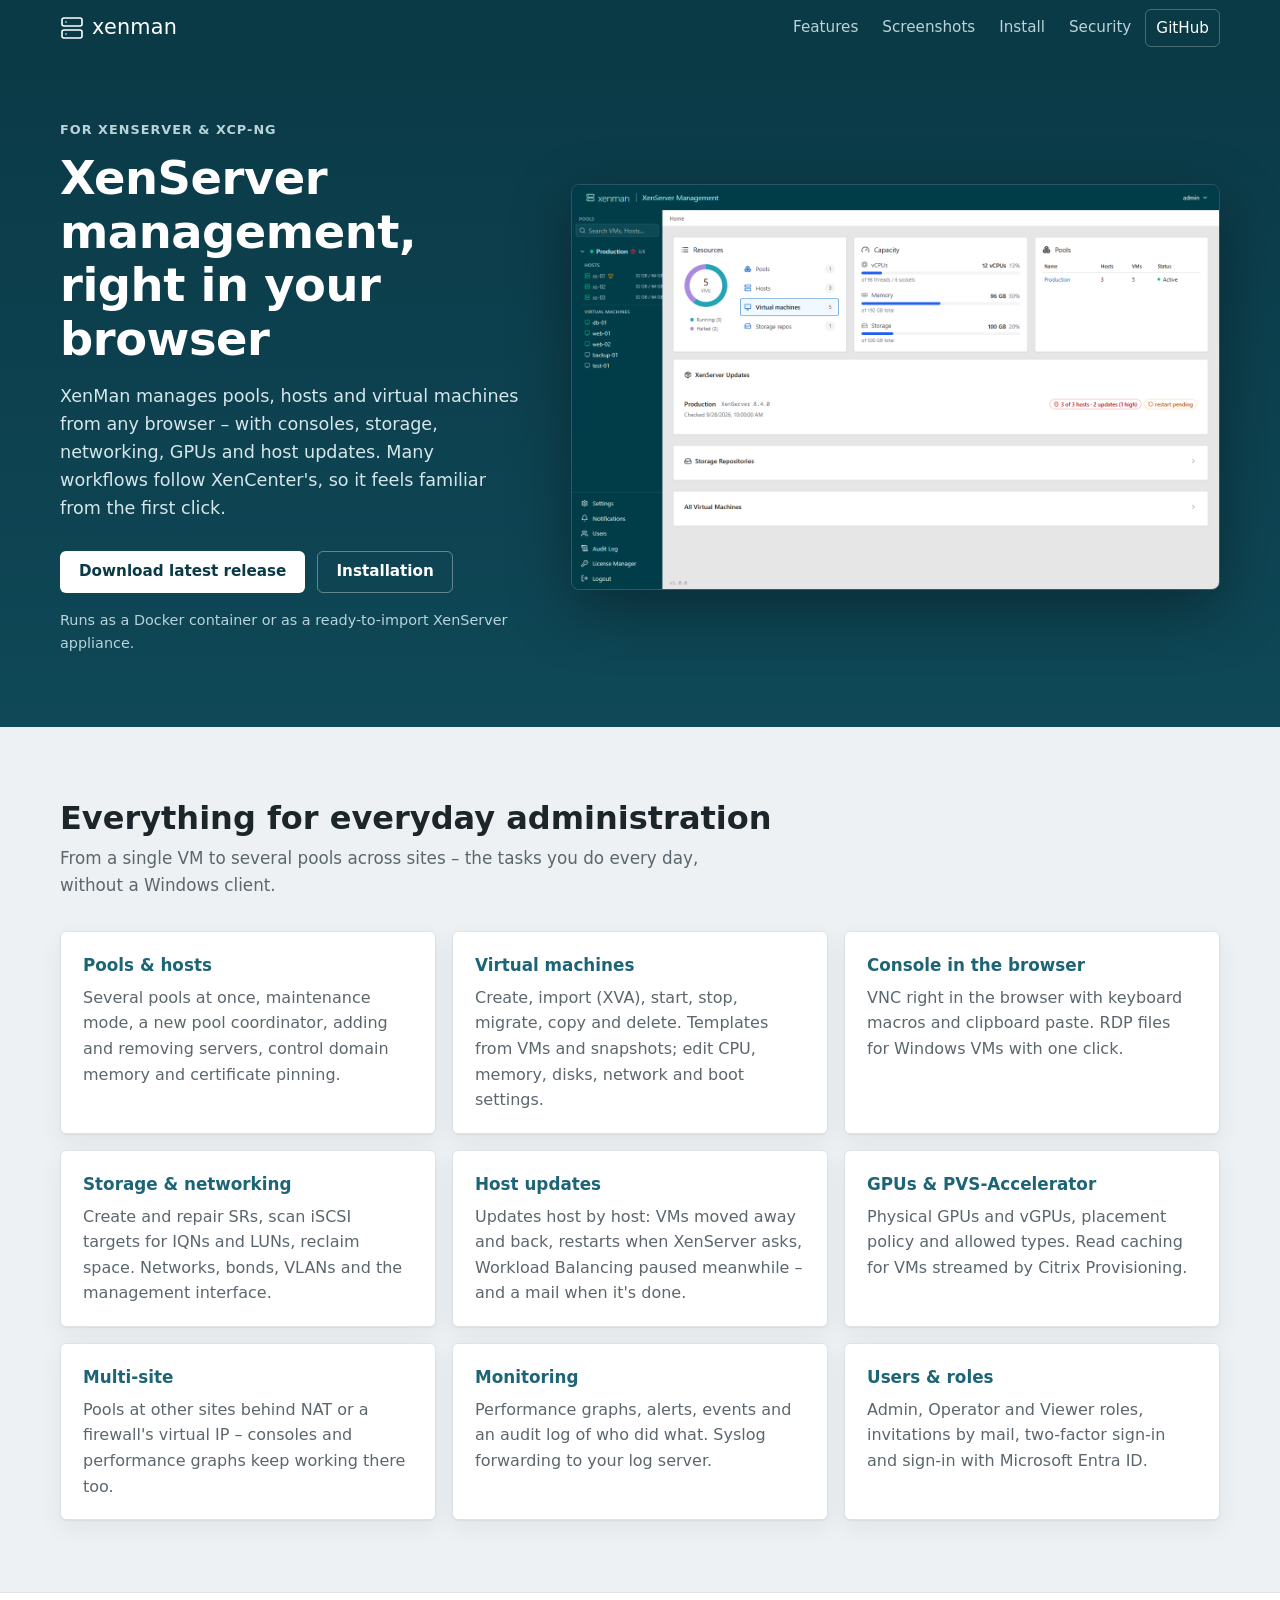
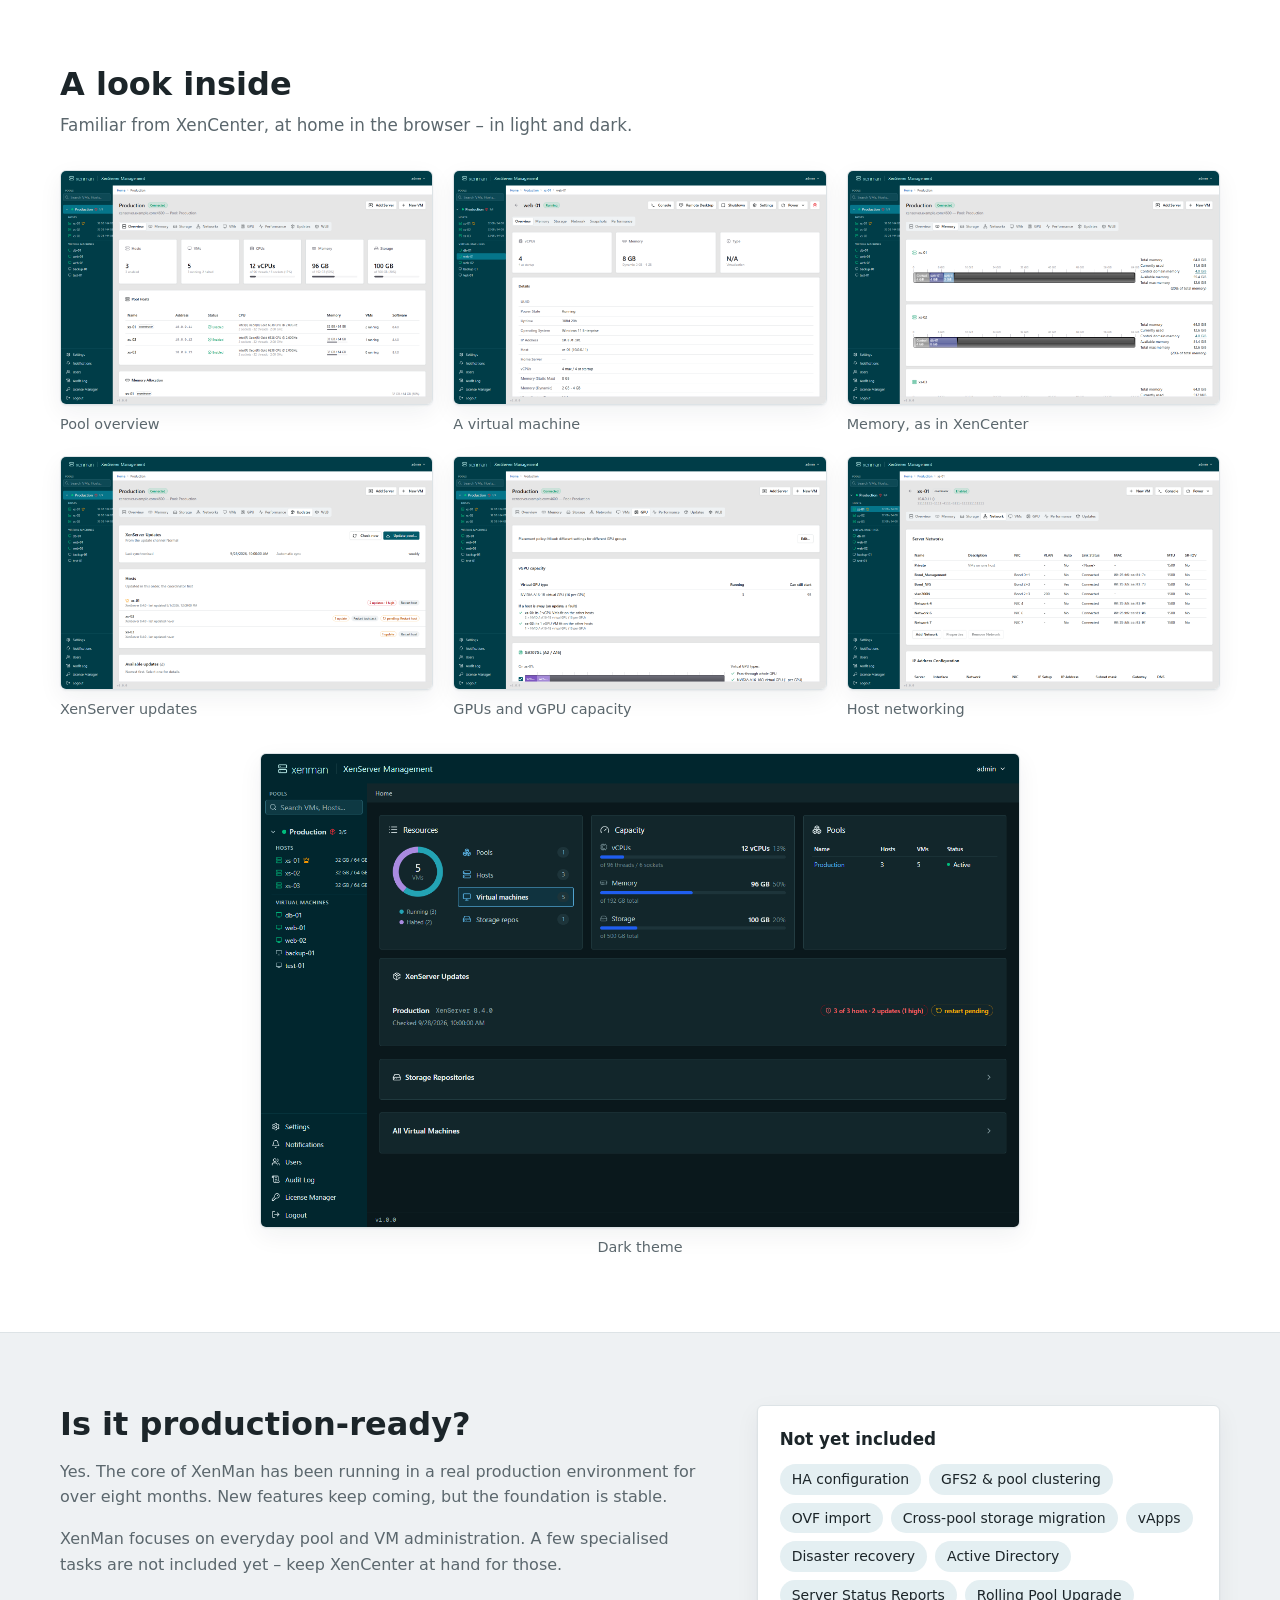
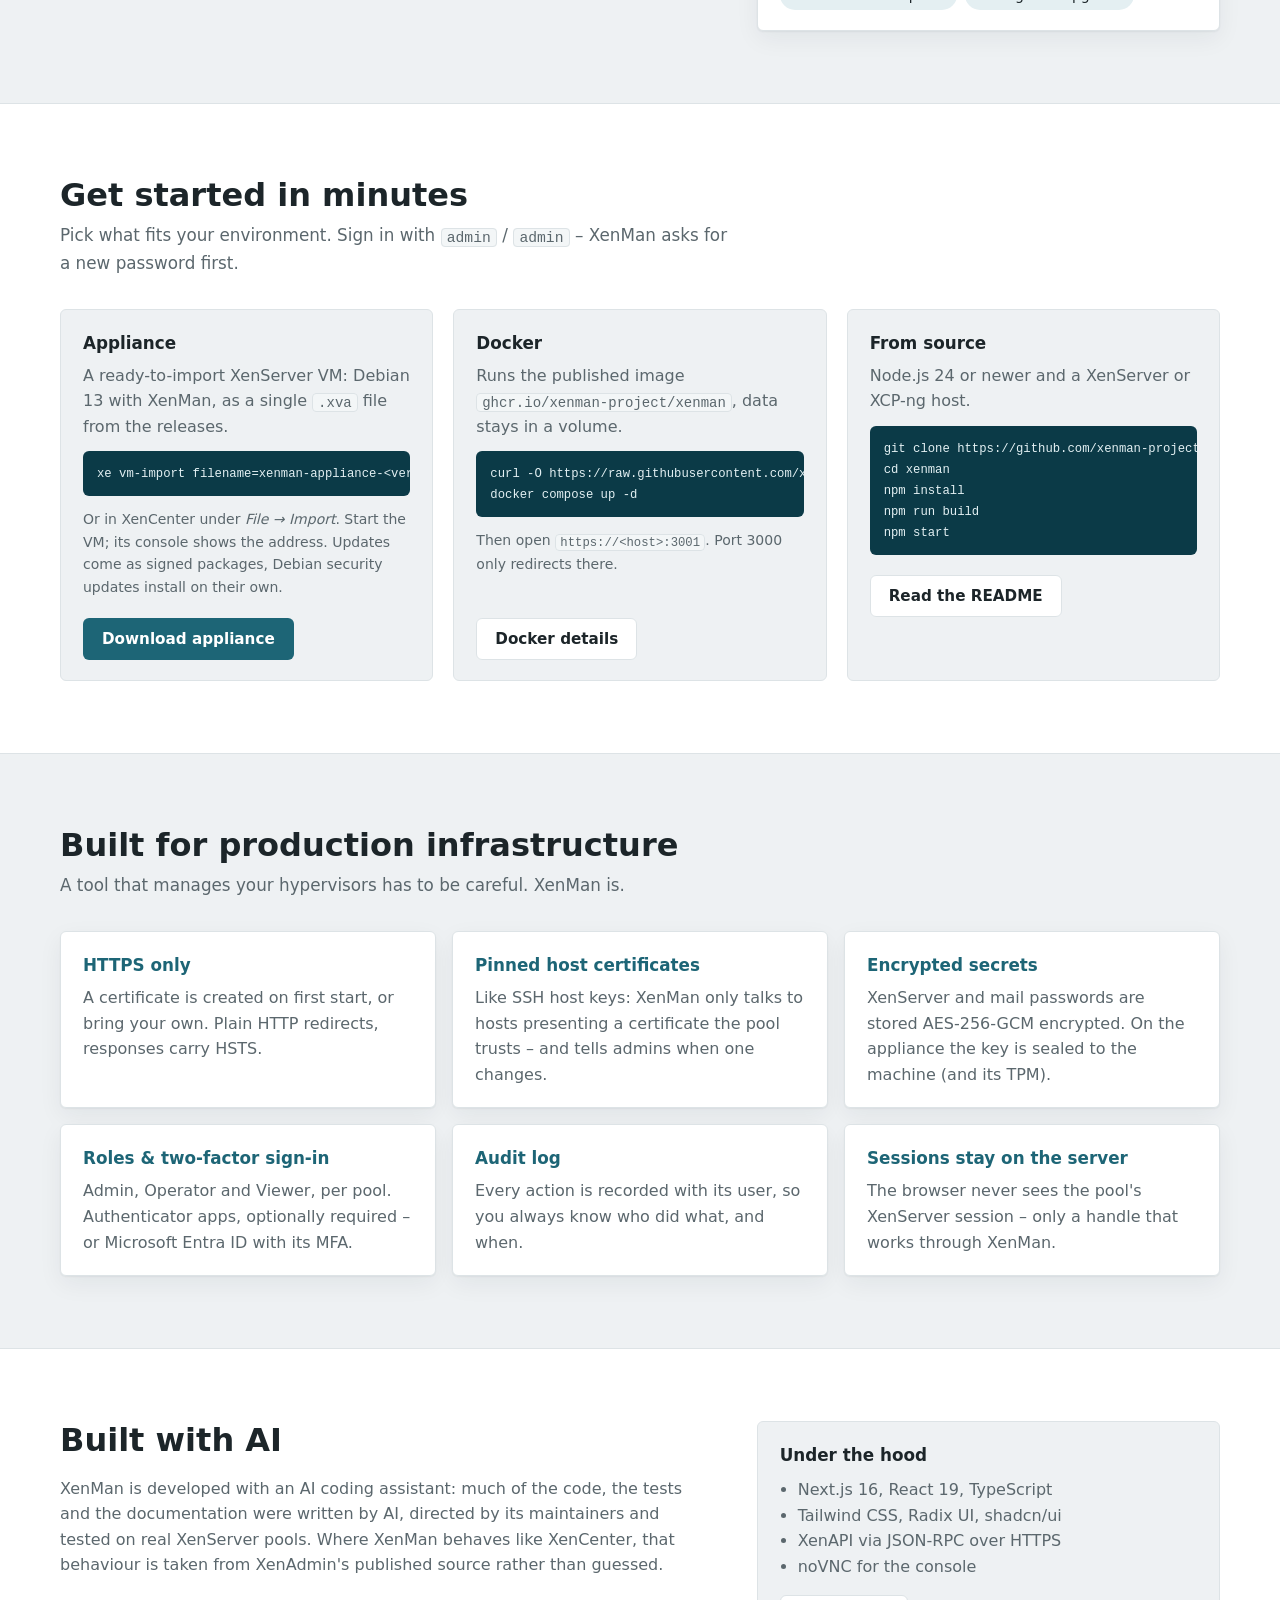
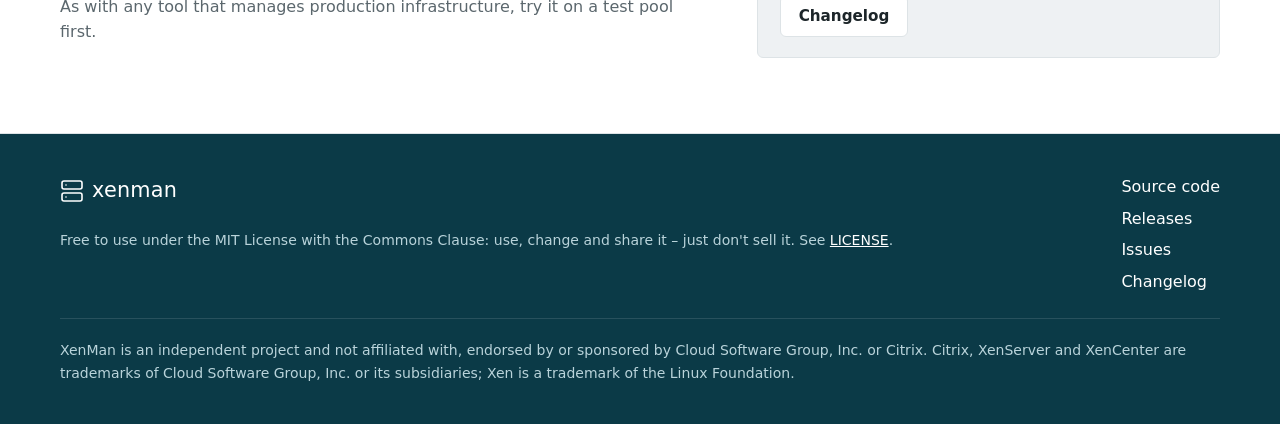
==== index.html @ 3149d087 "Add XenMan website Co-Authored-By: Claude Opus 5.5 <noreply@anthropic.com>" ====
<!doctype html>
<html lang="en">
<head>
  <meta charset="utf-8">
  <meta name="viewport" content="width=device-width, initial-scale=1">
  <title>XenMan – XenServer management in the browser</title>
  <meta name="description" content="XenMan is a modern web interface for XenServer and XCP-ng: pools, hosts, VMs, consoles, storage, networking, GPUs and updates – right in the browser.">
  <meta property="og:title" content="XenMan – XenServer management in the browser">
  <meta property="og:description" content="A modern web interface for XenServer and XCP-ng pools, hosts and VMs.">
  <meta property="og:image" content="https://xenman-project.github.io/img/dashboard.png">
  <meta property="og:type" content="website">
  <meta name="theme-color" content="#0b3a47">
  <link rel="icon" href="favicon.svg" type="image/svg+xml">
  <link rel="stylesheet" href="style.css">
</head>
<body>
  <header class="topbar">
    <div class="wrap topbar-inner">
      <a class="brand" href="#top" aria-label="XenMan home">
        <svg class="logo" viewBox="0 0 24 24" aria-hidden="true"><rect x="2" y="2" width="20" height="8" rx="2"/><rect x="2" y="14" width="20" height="8" rx="2"/><line x1="6" y1="6" x2="6.01" y2="6"/><line x1="6" y1="18" x2="6.01" y2="18"/></svg>
        <span>xenman</span>
      </a>
      <nav class="nav" aria-label="Sections">
        <a href="#features">Features</a>
        <a href="#screenshots">Screenshots</a>
        <a href="#install">Install</a>
        <a href="#security">Security</a>
        <a class="nav-github" href="https://github.com/xenman-project/xenman">GitHub</a>
      </nav>
    </div>
  </header>

  <main id="top">
    <section class="hero">
      <div class="wrap hero-inner">
        <div class="hero-text">
          <p class="eyebrow">For XenServer &amp; XCP-ng</p>
          <h1>XenServer management, right in your browser</h1>
          <p class="lead">XenMan manages pools, hosts and virtual machines from any browser – with consoles, storage, networking, GPUs and host updates. Many workflows follow XenCenter's, so it feels familiar from the first click.</p>
          <div class="cta">
            <a class="button primary" href="https://github.com/xenman-project/xenman/releases/latest">Download latest release</a>
            <a class="button secondary" href="#install">Installation</a>
          </div>
          <p class="hero-note">Runs as a Docker container or as a ready-to-import XenServer appliance.</p>
        </div>
        <figure class="hero-shot">
          <img src="img/dashboard.png" width="1440" height="900" alt="XenMan start page with resources, capacity, pools and XenServer updates">
        </figure>
      </div>
    </section>

    <section id="features" class="section">
      <div class="wrap">
        <h2>Everything for everyday administration</h2>
        <p class="section-lead">From a single VM to several pools across sites – the tasks you do every day, without a Windows client.</p>
        <div class="features">
          <article class="feature">
            <h3>Pools &amp; hosts</h3>
            <p>Several pools at once, maintenance mode, a new pool coordinator, adding and removing servers, control domain memory and certificate pinning.</p>
          </article>
          <article class="feature">
            <h3>Virtual machines</h3>
            <p>Create, import (XVA), start, stop, migrate, copy and delete. Templates from VMs and snapshots; edit CPU, memory, disks, network and boot settings.</p>
          </article>
          <article class="feature">
            <h3>Console in the browser</h3>
            <p>VNC right in the browser with keyboard macros and clipboard paste. RDP files for Windows VMs with one click.</p>
          </article>
          <article class="feature">
            <h3>Storage &amp; networking</h3>
            <p>Create and repair SRs, scan iSCSI targets for IQNs and LUNs, reclaim space. Networks, bonds, VLANs and the management interface.</p>
          </article>
          <article class="feature">
            <h3>Host updates</h3>
            <p>Updates host by host: VMs moved away and back, restarts when XenServer asks, Workload Balancing paused meanwhile – and a mail when it's done.</p>
          </article>
          <article class="feature">
            <h3>GPUs &amp; PVS-Accelerator</h3>
            <p>Physical GPUs and vGPUs, placement policy and allowed types. Read caching for VMs streamed by Citrix Provisioning.</p>
          </article>
          <article class="feature">
            <h3>Multi-site</h3>
            <p>Pools at other sites behind NAT or a firewall's virtual IP – consoles and performance graphs keep working there too.</p>
          </article>
          <article class="feature">
            <h3>Monitoring</h3>
            <p>Performance graphs, alerts, events and an audit log of who did what. Syslog forwarding to your log server.</p>
          </article>
          <article class="feature">
            <h3>Users &amp; roles</h3>
            <p>Admin, Operator and Viewer roles, invitations by mail, two-factor sign-in and sign-in with Microsoft Entra ID.</p>
          </article>
        </div>
      </div>
    </section>

    <section id="screenshots" class="section alt">
      <div class="wrap">
        <h2>A look inside</h2>
        <p class="section-lead">Familiar from XenCenter, at home in the browser – in light and dark.</p>
        <div class="gallery">
          <figure><a href="img/pool.png"><img src="img/pool.png" width="1440" height="900" loading="lazy" alt="Pool overview with hosts and VMs"></a><figcaption>Pool overview</figcaption></figure>
          <figure><a href="img/vm.png"><img src="img/vm.png" width="1440" height="900" loading="lazy" alt="Details of a virtual machine"></a><figcaption>A virtual machine</figcaption></figure>
          <figure><a href="img/pool-memory.png"><img src="img/pool-memory.png" width="1440" height="900" loading="lazy" alt="Memory tab as in XenCenter"></a><figcaption>Memory, as in XenCenter</figcaption></figure>
          <figure><a href="img/pool-updates.png"><img src="img/pool-updates.png" width="1440" height="900" loading="lazy" alt="XenServer updates per host"></a><figcaption>XenServer updates</figcaption></figure>
          <figure><a href="img/pool-gpu.png"><img src="img/pool-gpu.png" width="1440" height="900" loading="lazy" alt="GPUs and vGPU capacity"></a><figcaption>GPUs and vGPU capacity</figcaption></figure>
          <figure><a href="img/host-network.png"><img src="img/host-network.png" width="1440" height="900" loading="lazy" alt="Host networking with bonds and VLANs"></a><figcaption>Host networking</figcaption></figure>
        </div>
        <figure class="dark-shot">
          <a href="img/dark-dashboard.png"><img src="img/dark-dashboard.png" width="1440" height="900" loading="lazy" alt="XenMan start page in the dark theme"></a>
          <figcaption>Dark theme</figcaption>
        </figure>
      </div>
    </section>

    <section class="section">
      <div class="wrap split">
        <div>
          <h2>Is it production-ready?</h2>
          <p>Yes. The core of XenMan has been running in a real production environment for over eight months. New features keep coming, but the foundation is stable.</p>
          <p>XenMan focuses on everyday pool and VM administration. A few specialised tasks are not included yet – keep XenCenter at hand for those.</p>
        </div>
        <div class="card">
          <h3>Not yet included</h3>
          <ul class="tags">
            <li>HA configuration</li>
            <li>GFS2 &amp; pool clustering</li>
            <li>OVF import</li>
            <li>Cross-pool storage migration</li>
            <li>vApps</li>
            <li>Disaster recovery</li>
            <li>Active Directory</li>
            <li>Server Status Reports</li>
            <li>Rolling Pool Upgrade</li>
          </ul>
        </div>
      </div>
    </section>

    <section id="install" class="section alt">
      <div class="wrap">
        <h2>Get started in minutes</h2>
        <p class="section-lead">Pick what fits your environment. Sign in with <code>admin</code> / <code>admin</code> – XenMan asks for a new password first.</p>
        <div class="install">
          <article class="card">
            <h3>Appliance</h3>
            <p>A ready-to-import XenServer VM: Debian 13 with XenMan, as a single <code>.xva</code> file from the releases.</p>
            <pre><code>xe vm-import filename=xenman-appliance-&lt;version&gt;.xva</code></pre>
            <p class="small">Or in XenCenter under <em>File → Import</em>. Start the VM; its console shows the address. Updates come as signed packages, Debian security updates install on their own.</p>
            <a class="button primary" href="https://github.com/xenman-project/xenman/releases/latest">Download appliance</a>
          </article>
          <article class="card">
            <h3>Docker</h3>
            <p>Runs the published image <code>ghcr.io/xenman-project/xenman</code>, data stays in a volume.</p>
            <pre><code>curl -O https://raw.githubusercontent.com/xenman-project/xenman/main/docker-compose.yml
docker compose up -d</code></pre>
            <p class="small">Then open <code>https://&lt;host&gt;:3001</code>. Port 3000 only redirects there.</p>
            <a class="button secondary" href="https://github.com/xenman-project/xenman#docker">Docker details</a>
          </article>
          <article class="card">
            <h3>From source</h3>
            <p>Node.js 24 or newer and a XenServer or XCP-ng host.</p>
            <pre><code>git clone https://github.com/xenman-project/xenman.git
cd xenman
npm install
npm run build
npm start</code></pre>
            <a class="button secondary" href="https://github.com/xenman-project/xenman#getting-started">Read the README</a>
          </article>
        </div>
      </div>
    </section>

    <section id="security" class="section">
      <div class="wrap">
        <h2>Built for production infrastructure</h2>
        <p class="section-lead">A tool that manages your hypervisors has to be careful. XenMan is.</p>
        <div class="features">
          <article class="feature">
            <h3>HTTPS only</h3>
            <p>A certificate is created on first start, or bring your own. Plain HTTP redirects, responses carry HSTS.</p>
          </article>
          <article class="feature">
            <h3>Pinned host certificates</h3>
            <p>Like SSH host keys: XenMan only talks to hosts presenting a certificate the pool trusts – and tells admins when one changes.</p>
          </article>
          <article class="feature">
            <h3>Encrypted secrets</h3>
            <p>XenServer and mail passwords are stored AES-256-GCM encrypted. On the appliance the key is sealed to the machine (and its TPM).</p>
          </article>
          <article class="feature">
            <h3>Roles &amp; two-factor sign-in</h3>
            <p>Admin, Operator and Viewer, per pool. Authenticator apps, optionally required – or Microsoft Entra ID with its MFA.</p>
          </article>
          <article class="feature">
            <h3>Audit log</h3>
            <p>Every action is recorded with its user, so you always know who did what, and when.</p>
          </article>
          <article class="feature">
            <h3>Sessions stay on the server</h3>
            <p>The browser never sees the pool's XenServer session – only a handle that works through XenMan.</p>
          </article>
        </div>
      </div>
    </section>

    <section class="section alt">
      <div class="wrap split">
        <div>
          <h2>Built with AI</h2>
          <p>XenMan is developed with an AI coding assistant: much of the code, the tests and the documentation were written by AI, directed by its maintainers and tested on real XenServer pools. Where XenMan behaves like XenCenter, that behaviour is taken from XenAdmin's published source rather than guessed.</p>
          <p>As with any tool that manages production infrastructure, try it on a test pool first.</p>
        </div>
        <div class="card stack">
          <h3>Under the hood</h3>
          <ul class="list">
            <li>Next.js 16, React 19, TypeScript</li>
            <li>Tailwind CSS, Radix UI, shadcn/ui</li>
            <li>XenAPI via JSON-RPC over HTTPS</li>
            <li>noVNC for the console</li>
          </ul>
          <a class="button secondary" href="https://github.com/xenman-project/xenman/blob/main/CHANGELOG.md">Changelog</a>
        </div>
      </div>
    </section>
  </main>

  <footer class="footer">
    <div class="wrap footer-inner">
      <div>
        <a class="brand" href="#top">
          <svg class="logo" viewBox="0 0 24 24" aria-hidden="true"><rect x="2" y="2" width="20" height="8" rx="2"/><rect x="2" y="14" width="20" height="8" rx="2"/><line x1="6" y1="6" x2="6.01" y2="6"/><line x1="6" y1="18" x2="6.01" y2="18"/></svg>
          <span>xenman</span>
        </a>
        <p class="small">Free to use under the MIT License with the Commons Clause: use, change and share it – just don't sell it. See <a href="https://github.com/xenman-project/xenman/blob/main/LICENSE">LICENSE</a>.</p>
      </div>
      <nav class="footer-links" aria-label="Project links">
        <a href="https://github.com/xenman-project/xenman">Source code</a>
        <a href="https://github.com/xenman-project/xenman/releases">Releases</a>
        <a href="https://github.com/xenman-project/xenman/issues">Issues</a>
        <a href="https://github.com/xenman-project/xenman/blob/main/CHANGELOG.md">Changelog</a>
      </nav>
      <p class="small trademark">XenMan is an independent project and not affiliated with, endorsed by or sponsored by Cloud Software Group, Inc. or Citrix. Citrix, XenServer and XenCenter are trademarks of Cloud Software Group, Inc. or its subsidiaries; Xen is a trademark of the Linux Foundation.</p>
    </div>
  </footer>
</body>
</html>
---- style.css ----
/* The look of XenMan: petrol for the frame and the primary action,
   a cool grey canvas the white cards sit on, small radii. */
:root {
  --petrol-900: #0b3a47;
  --petrol-800: #0f4857;
  --petrol-600: #1d6576;
  --petrol-500: #2a7a8c;
  --petrol-100: #e4eff2;
  --canvas: #eef1f3;
  --card: #ffffff;
  --text: #1c2529;
  --muted: #5b676d;
  --border: #dde3e6;
  --code-bg: #f3f6f7;
  --on-petrol: #ffffff;
  --on-petrol-muted: #b9d3da;
  --button: #1d6576;
  --button-hover: #2a7a8c;
  --shadow: 0 1px 2px rgb(16 40 48 / 6%), 0 8px 24px rgb(16 40 48 / 6%);
  --radius: 6px;
  color-scheme: light;
}

@media (prefers-color-scheme: dark) {
  :root {
    --petrol-100: #133943;
    --petrol-500: #5fb3c6;
    --petrol-600: #4aa3b7;
    --canvas: #0f1517;
    --card: #172024;
    --text: #e3eaec;
    --muted: #97a6ab;
    --border: #26343a;
    --code-bg: #10181b;
    --shadow: 0 1px 2px rgb(0 0 0 / 30%), 0 8px 24px rgb(0 0 0 / 25%);
    --button: #2a7a8c;
    --button-hover: #1d6576;
    color-scheme: dark;
  }
}

* { box-sizing: border-box; }

html { scroll-behavior: smooth; scroll-padding-top: 72px; }

body {
  margin: 0;
  font-family: "Segoe UI", system-ui, -apple-system, Roboto, "Helvetica Neue", Arial, sans-serif;
  font-size: 16px;
  line-height: 1.6;
  color: var(--text);
  background: var(--canvas);
}

img { max-width: 100%; height: auto; display: block; }

a { color: var(--petrol-600); }

code, pre { font-family: ui-monospace, "Cascadia Code", Consolas, monospace; font-size: 0.875em; }

:not(pre) > code {
  background: var(--code-bg);
  border: 1px solid var(--border);
  border-radius: 4px;
  padding: 0.05em 0.35em;
}

.wrap { width: min(1160px, 100% - 32px); margin-inline: auto; }

/* Top bar */
.topbar {
  position: sticky;
  top: 0;
  z-index: 10;
  background: var(--petrol-900);
  color: var(--on-petrol);
}

.topbar-inner { display: flex; align-items: center; justify-content: space-between; gap: 16px; min-height: 56px; }

.brand {
  display: inline-flex;
  align-items: center;
  gap: 8px;
  color: inherit;
  text-decoration: none;
  font-size: 1.3rem;
  font-weight: 400;
  letter-spacing: 0.01em;
}

.logo {
  width: 24px;
  height: 24px;
  fill: none;
  stroke: currentColor;
  stroke-width: 1.6;
  stroke-linecap: round;
  stroke-linejoin: round;
}

.nav { display: flex; gap: 4px; flex-wrap: wrap; justify-content: flex-end; }

.nav a {
  color: var(--on-petrol-muted);
  text-decoration: none;
  padding: 6px 10px;
  border-radius: var(--radius);
  font-size: 0.95rem;
}

.nav a:hover, .nav a:focus-visible { color: var(--on-petrol); background: rgb(255 255 255 / 8%); }

.nav .nav-github { color: var(--on-petrol); border: 1px solid rgb(255 255 255 / 25%); }

/* Hero */
.hero {
  background: linear-gradient(180deg, var(--petrol-900) 0%, var(--petrol-800) 100%);
  color: var(--on-petrol);
  padding: 64px 0 72px;
}

.hero-inner { display: grid; grid-template-columns: 5fr 7fr; gap: 48px; align-items: center; }

.eyebrow {
  margin: 0 0 12px;
  color: var(--on-petrol-muted);
  text-transform: uppercase;
  letter-spacing: 0.08em;
  font-size: 0.8rem;
  font-weight: 600;
}

h1 { font-size: clamp(2rem, 4vw, 2.9rem); line-height: 1.15; margin: 0 0 16px; font-weight: 600; letter-spacing: -0.01em; }

.lead { font-size: 1.1rem; color: #d6e6ea; margin: 0 0 28px; }

.hero-note { color: var(--on-petrol-muted); font-size: 0.9rem; margin: 16px 0 0; }

.cta { display: flex; gap: 12px; flex-wrap: wrap; }

.hero-shot { margin: 0; }

.hero-shot img {
  border-radius: 8px;
  box-shadow: 0 20px 60px rgb(0 0 0 / 35%);
  border: 1px solid rgb(255 255 255 / 12%);
}

/* Buttons */
.button {
  display: inline-flex;
  align-items: center;
  justify-content: center;
  min-height: 42px;
  padding: 0 18px;
  border-radius: var(--radius);
  font-weight: 600;
  font-size: 0.95rem;
  text-decoration: none;
  border: 1px solid transparent;
  transition: background 0.15s, border-color 0.15s;
}

.button.primary { background: var(--button); color: #fff; }
.button.primary:hover { background: var(--button-hover); }
.button.secondary { border-color: var(--border); color: var(--text); background: var(--card); }
.button.secondary:hover { border-color: var(--petrol-500); }

.hero .button.primary { background: #ffffff; color: var(--petrol-900); }
.hero .button.primary:hover { background: #e4eff2; }
.hero .button.secondary { background: transparent; color: #fff; border-color: rgb(255 255 255 / 35%); }
.hero .button.secondary:hover { border-color: #fff; }

/* Sections */
.section { padding: 72px 0; }
.section.alt { background: var(--card); border-block: 1px solid var(--border); }

h2 { font-size: clamp(1.5rem, 3vw, 2rem); line-height: 1.2; margin: 0 0 8px; font-weight: 600; }
h3 { font-size: 1.05rem; margin: 0 0 6px; font-weight: 600; }

.section-lead { color: var(--muted); margin: 0 0 32px; max-width: 680px; font-size: 1.05rem; }

.features { display: grid; grid-template-columns: repeat(3, 1fr); gap: 16px; }

.feature, .card {
  background: var(--card);
  border: 1px solid var(--border);
  border-radius: var(--radius);
  padding: 20px 22px;
  box-shadow: var(--shadow);
}

.section.alt .card { background: var(--canvas); box-shadow: none; }

.feature h3 { color: var(--petrol-600); }
.feature p, .card p { margin: 0; color: var(--muted); }
.card p + p, .card p + pre, .card pre + p { margin-top: 12px; }

/* Gallery */
.gallery { display: grid; grid-template-columns: repeat(3, 1fr); gap: 20px; }

.gallery figure, .dark-shot { margin: 0; }

.gallery img, .dark-shot img {
  border-radius: var(--radius);
  border: 1px solid var(--border);
  box-shadow: var(--shadow);
  transition: transform 0.15s;
}

.gallery a:hover img, .dark-shot a:hover img { transform: translateY(-2px); }

figcaption { color: var(--muted); font-size: 0.9rem; margin-top: 8px; }

.dark-shot { margin-top: 32px; max-width: 760px; margin-inline: auto; text-align: center; }

/* Split sections */
.split { display: grid; grid-template-columns: 7fr 5fr; gap: 48px; align-items: start; }
.split > div > p { color: var(--muted); }

.tags { list-style: none; padding: 0; margin: 12px 0 0; display: flex; flex-wrap: wrap; gap: 8px; }

.tags li {
  background: var(--petrol-100);
  color: var(--text);
  border-radius: 999px;
  padding: 4px 12px;
  font-size: 0.875rem;
}

.list { margin: 8px 0 16px; padding-left: 18px; color: var(--muted); }

/* Install */
.install { display: grid; grid-template-columns: repeat(3, 1fr); gap: 20px; align-items: stretch; }

.install .card { display: flex; flex-direction: column; }
.install .card .button { margin-top: auto; align-self: flex-start; }
.install .card .small { margin-bottom: 20px; }
.install .card pre:last-of-type + .button { margin-top: 20px; }

pre {
  background: var(--petrol-900);
  color: #e3f0f3;
  border-radius: var(--radius);
  padding: 12px 14px;
  overflow-x: auto;
  line-height: 1.5;
  margin: 12px 0 0;
}

.small { font-size: 0.875rem; }

/* Footer */
.footer { background: var(--petrol-900); color: var(--on-petrol-muted); padding: 40px 0; }
.footer a { color: #ffffff; }
.footer .brand { color: #fff; margin-bottom: 8px; }
.footer-inner { display: grid; grid-template-columns: 1fr auto; gap: 24px 48px; }
.footer-links { display: flex; flex-direction: column; gap: 6px; }
.footer-links a { text-decoration: none; }
.footer-links a:hover { text-decoration: underline; }
.trademark { grid-column: 1 / -1; border-top: 1px solid rgb(255 255 255 / 12%); padding-top: 20px; margin: 0; }

/* Grid items may shrink below their content, long code lines scroll inside their block. */
.hero-inner > *, .split > *, .features > *, .gallery > *, .install > * { min-width: 0; }

/* Smaller screens */
@media (max-width: 960px) {
  .hero-inner, .split { grid-template-columns: 1fr; gap: 32px; }
  .features, .gallery, .install { grid-template-columns: repeat(2, 1fr); }
}

@media (max-width: 640px) {
  .nav a:not(.nav-github) { display: none; }
  .hero { padding: 40px 0 48px; }
  .section { padding: 48px 0; }
  .features, .gallery, .install { grid-template-columns: 1fr; }
  .footer-inner { grid-template-columns: 1fr; }
}
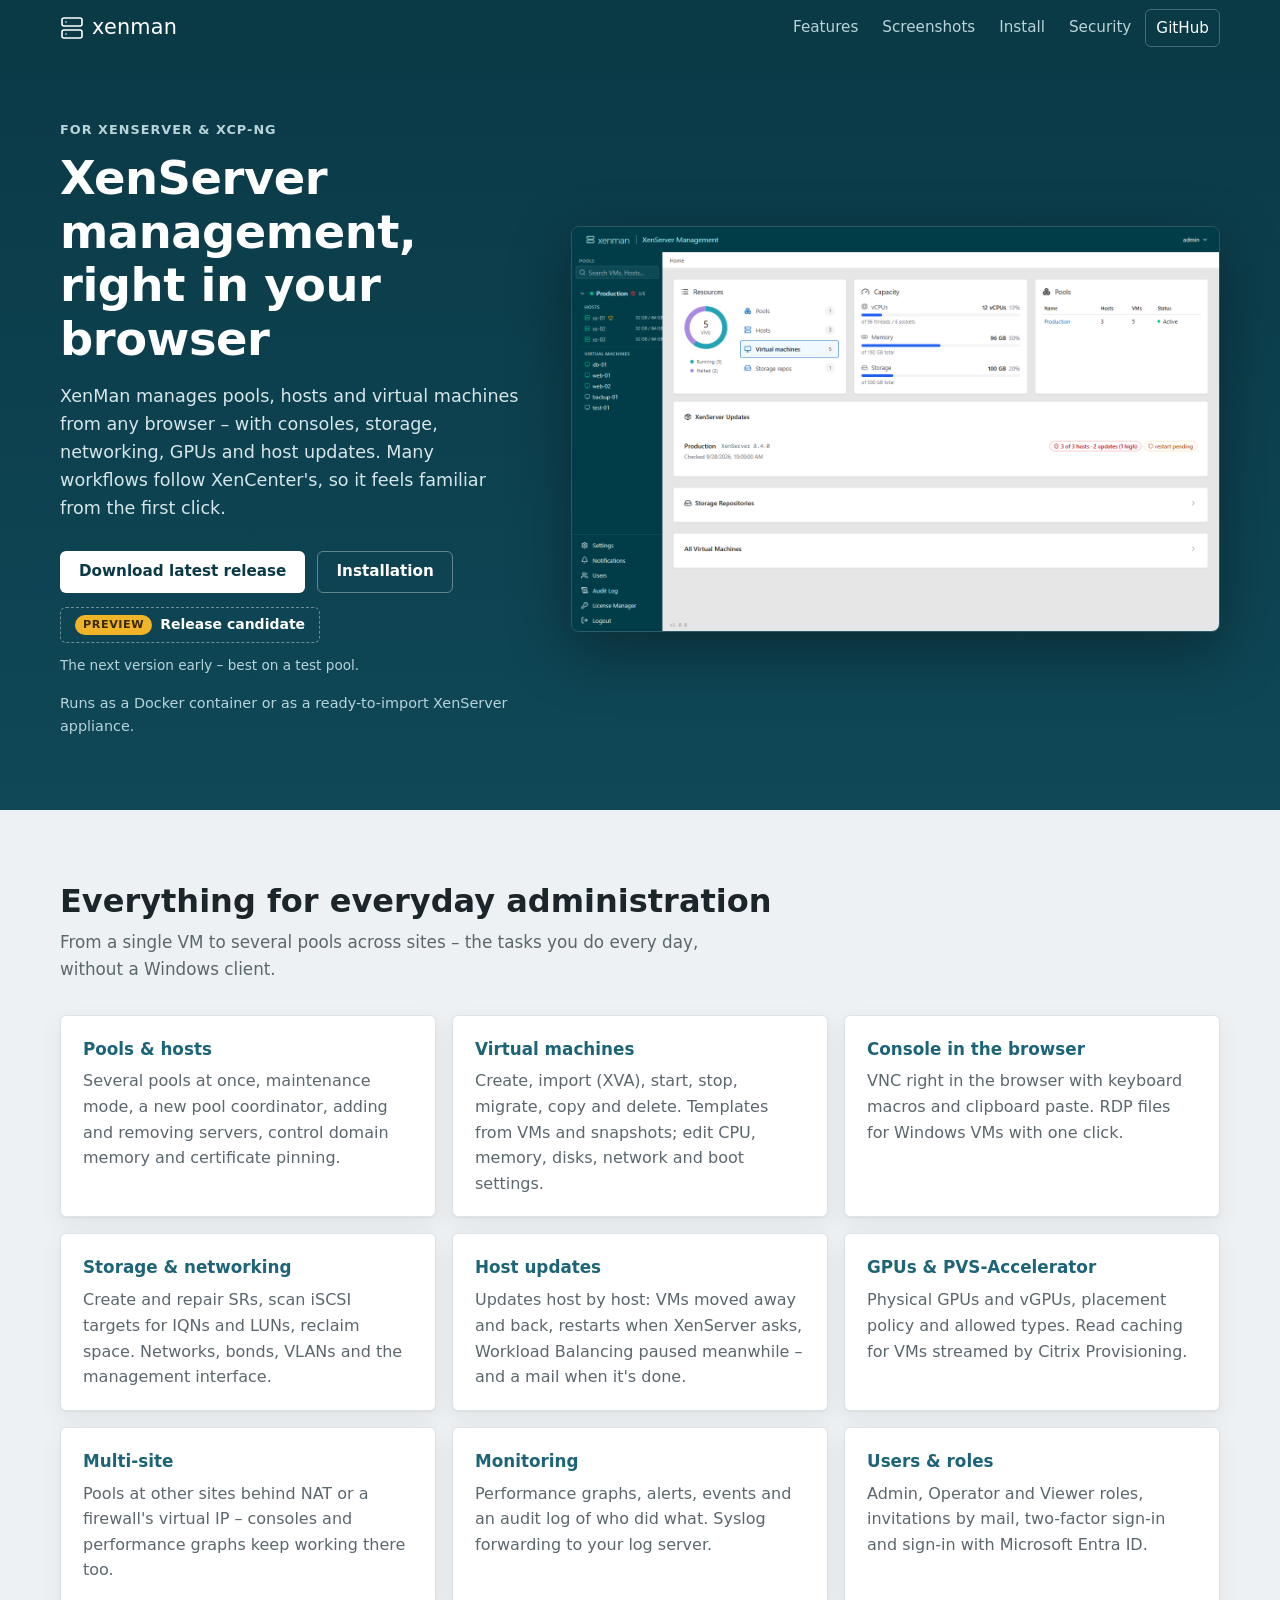
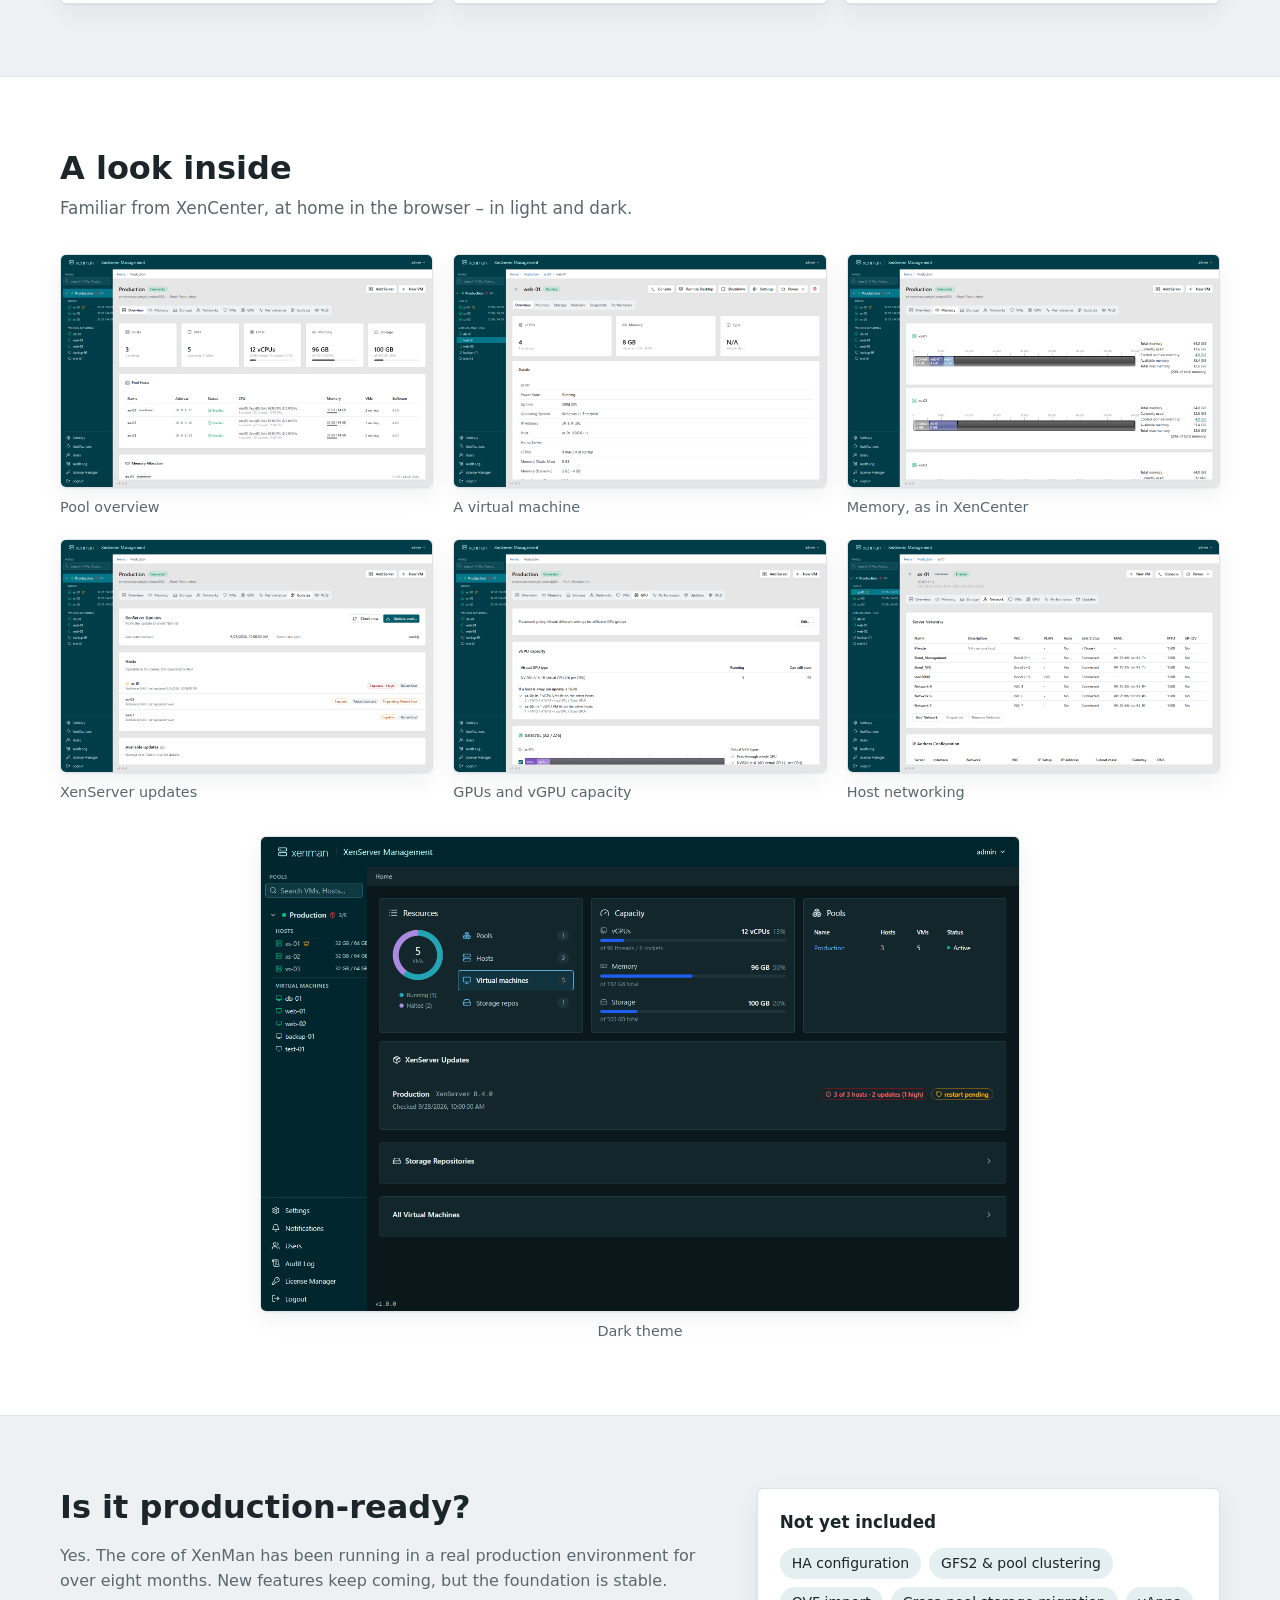
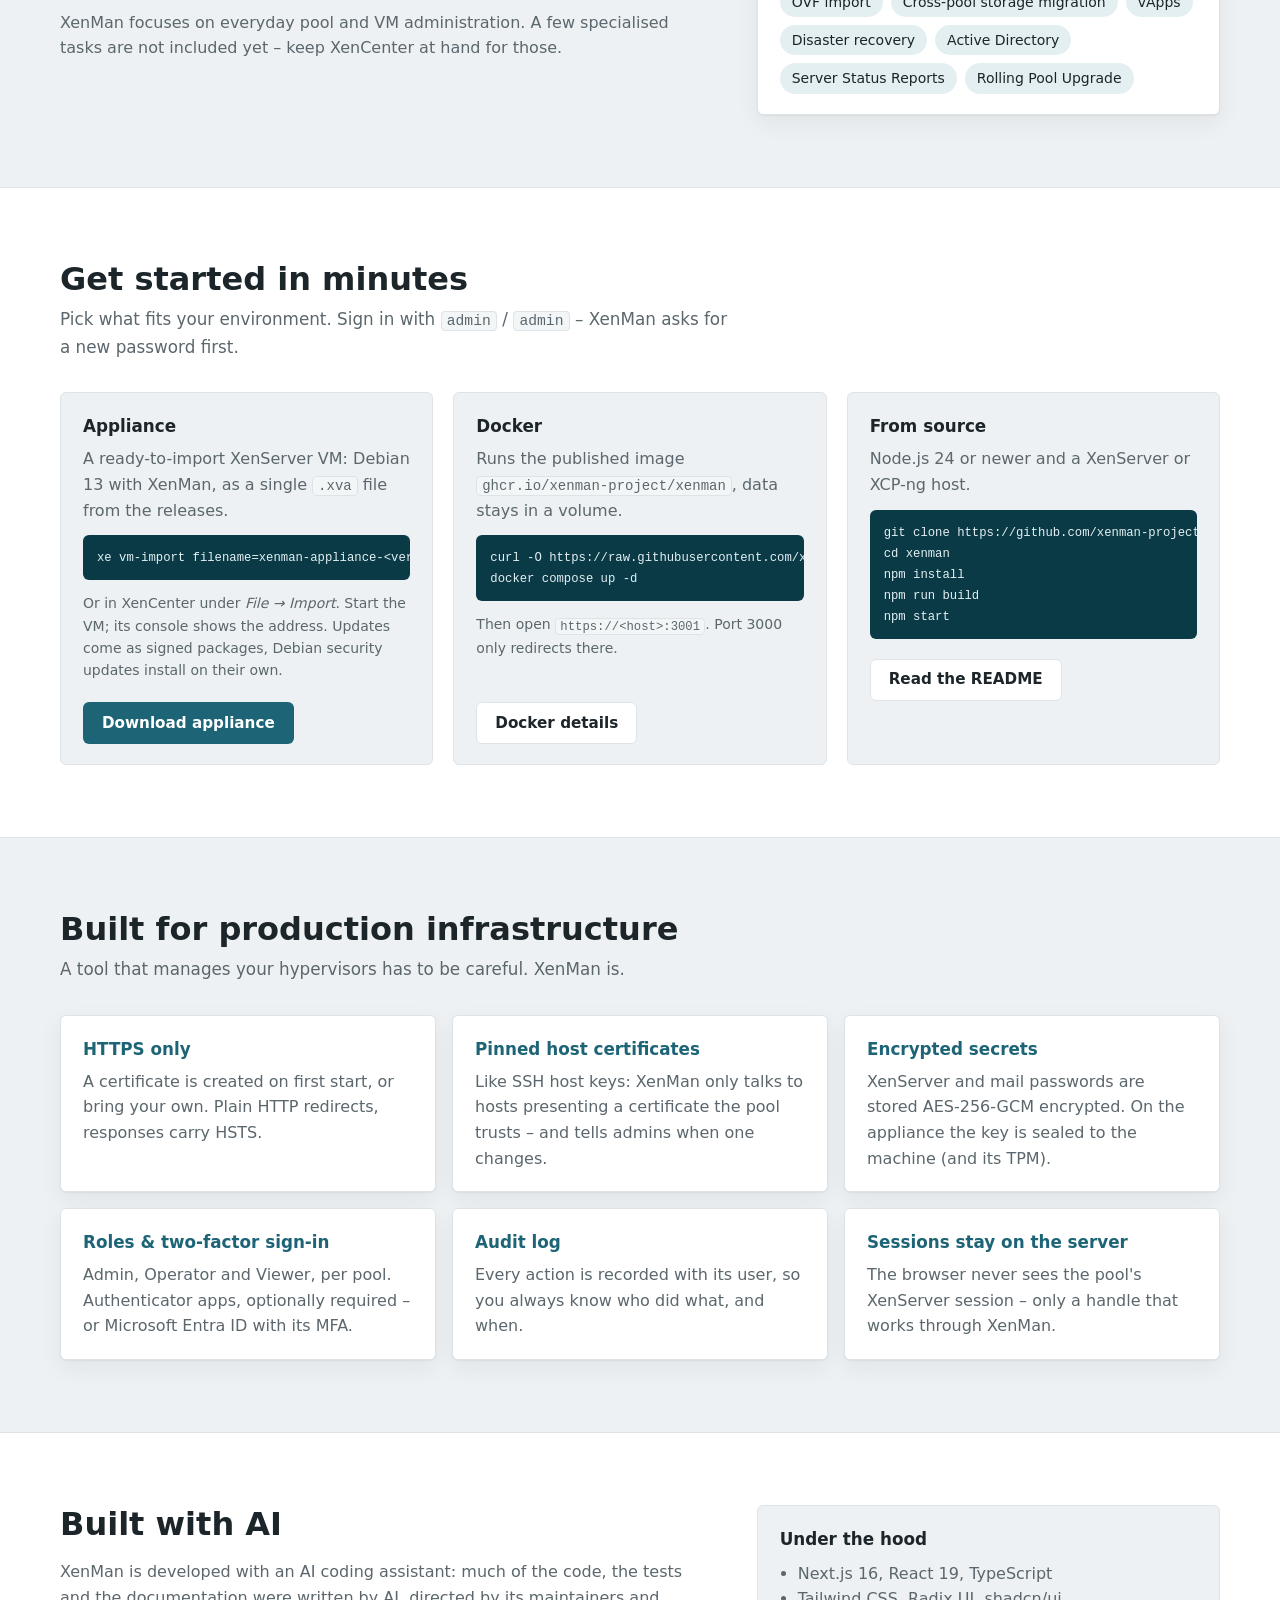
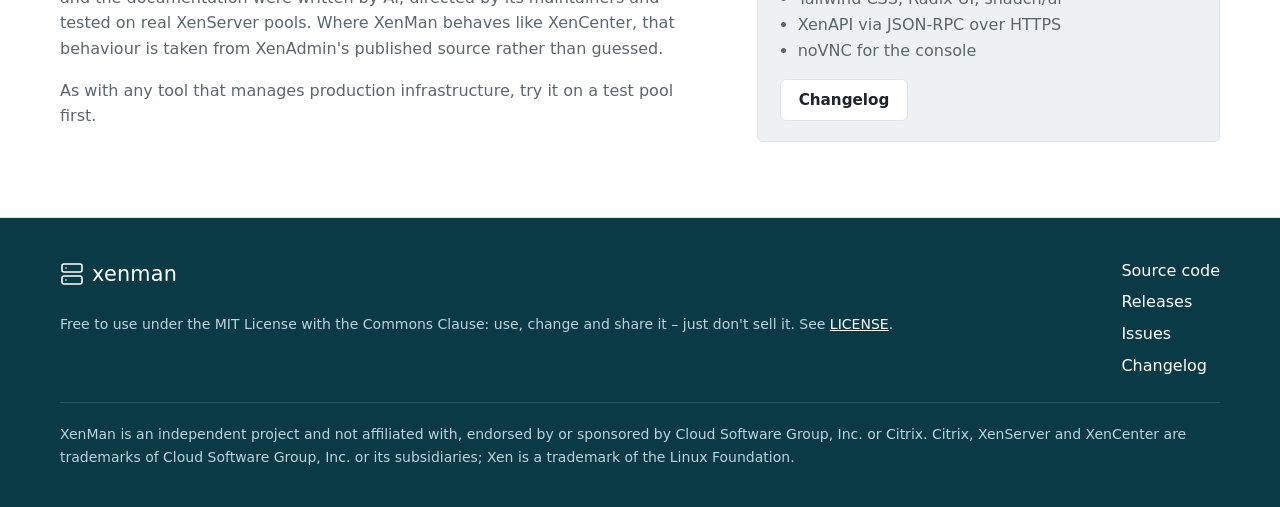
==== commit 8caca7b9: "Add release candidate button and show versions on download buttons Co-Authored-By: Claude Opus 5.5 <" ====
--- a/index.html
+++ b/index.html
@@ -38,9 +38,13 @@
           <h1>XenServer management, right in your browser</h1>
           <p class="lead">XenMan manages pools, hosts and virtual machines from any browser – with consoles, storage, networking, GPUs and host updates. Many workflows follow XenCenter's, so it feels familiar from the first click.</p>
           <div class="cta">
-            <a class="button primary" href="https://github.com/xenman-project/xenman/releases/latest">Download latest release</a>
+            <a class="button primary" id="download-stable" href="https://github.com/xenman-project/xenman/releases/latest">Download latest release</a>
             <a class="button secondary" href="#install">Installation</a>
           </div>
+          <p class="rc" id="download-rc" hidden>
+            <a class="button rc-button" href="https://github.com/xenman-project/xenman/releases"><span class="rc-tag">Preview</span> <span id="download-rc-label">Release candidate</span></a>
+            <span class="rc-note">The next version early – best on a test pool.</span>
+          </p>
           <p class="hero-note">Runs as a Docker container or as a ready-to-import XenServer appliance.</p>
         </div>
         <figure class="hero-shot">
@@ -243,5 +247,6 @@
       <p class="small trademark">XenMan is an independent project and not affiliated with, endorsed by or sponsored by Cloud Software Group, Inc. or Citrix. Citrix, XenServer and XenCenter are trademarks of Cloud Software Group, Inc. or its subsidiaries; Xen is a trademark of the Linux Foundation.</p>
     </div>
   </footer>
+  <script src="releases.js" defer></script>
 </body>
 </html>
--- a/style.css
+++ b/style.css
@@ -172,6 +172,34 @@
 .hero .button.secondary { background: transparent; color: #fff; border-color: rgb(255 255 255 / 35%); }
 .hero .button.secondary:hover { border-color: #fff; }
 
+/* Release candidate */
+.rc { display: flex; align-items: center; gap: 12px; flex-wrap: wrap; margin: 14px 0 0; }
+
+.hero .button.rc-button {
+  min-height: 36px;
+  padding: 0 14px;
+  font-size: 0.875rem;
+  color: #fff;
+  border: 1px dashed rgb(255 255 255 / 40%);
+  background: transparent;
+  gap: 8px;
+}
+
+.hero .button.rc-button:hover { border-color: #fff; border-style: solid; }
+
+.rc-tag {
+  background: #f0b429;
+  color: #3a2a00;
+  border-radius: 999px;
+  padding: 1px 8px;
+  font-size: 0.7rem;
+  font-weight: 700;
+  text-transform: uppercase;
+  letter-spacing: 0.05em;
+}
+
+.rc-note { color: var(--on-petrol-muted); font-size: 0.85rem; }
+
 /* Sections */
 .section { padding: 72px 0; }
 .section.alt { background: var(--card); border-block: 1px solid var(--border); }
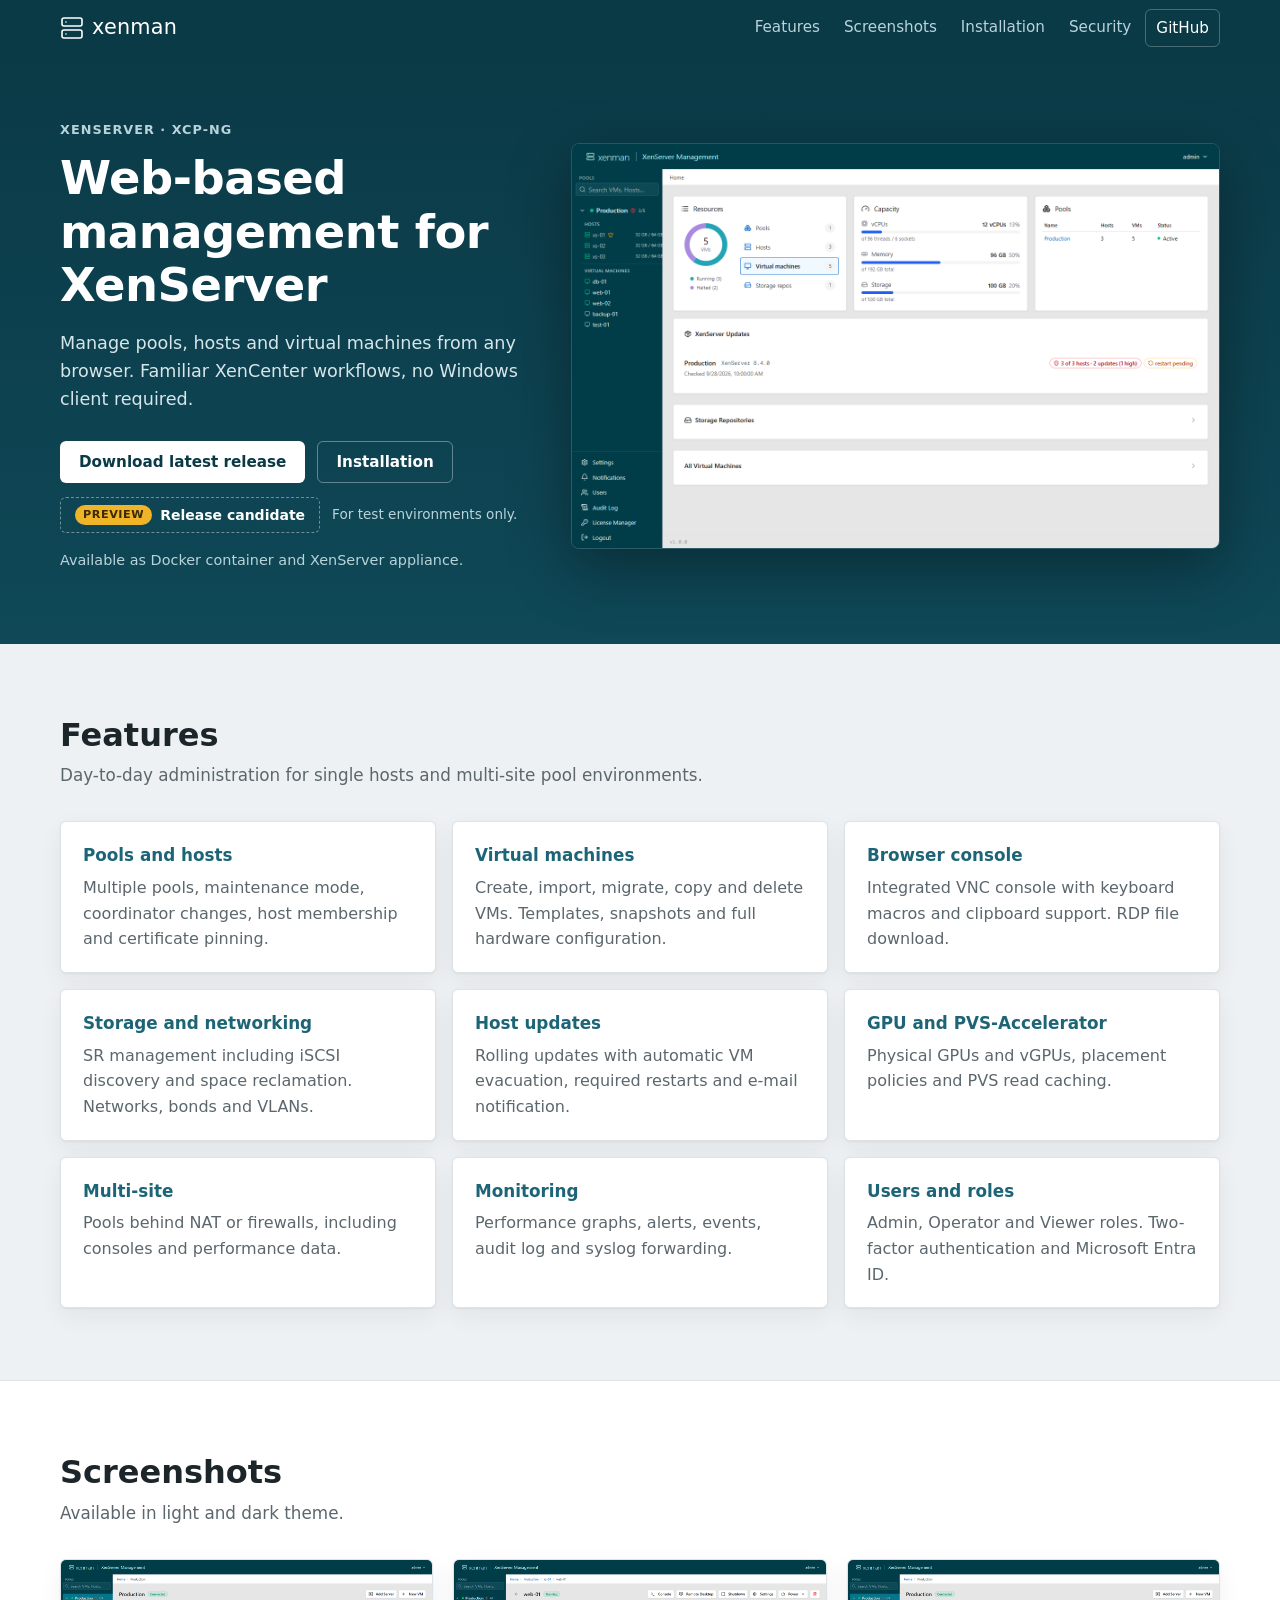
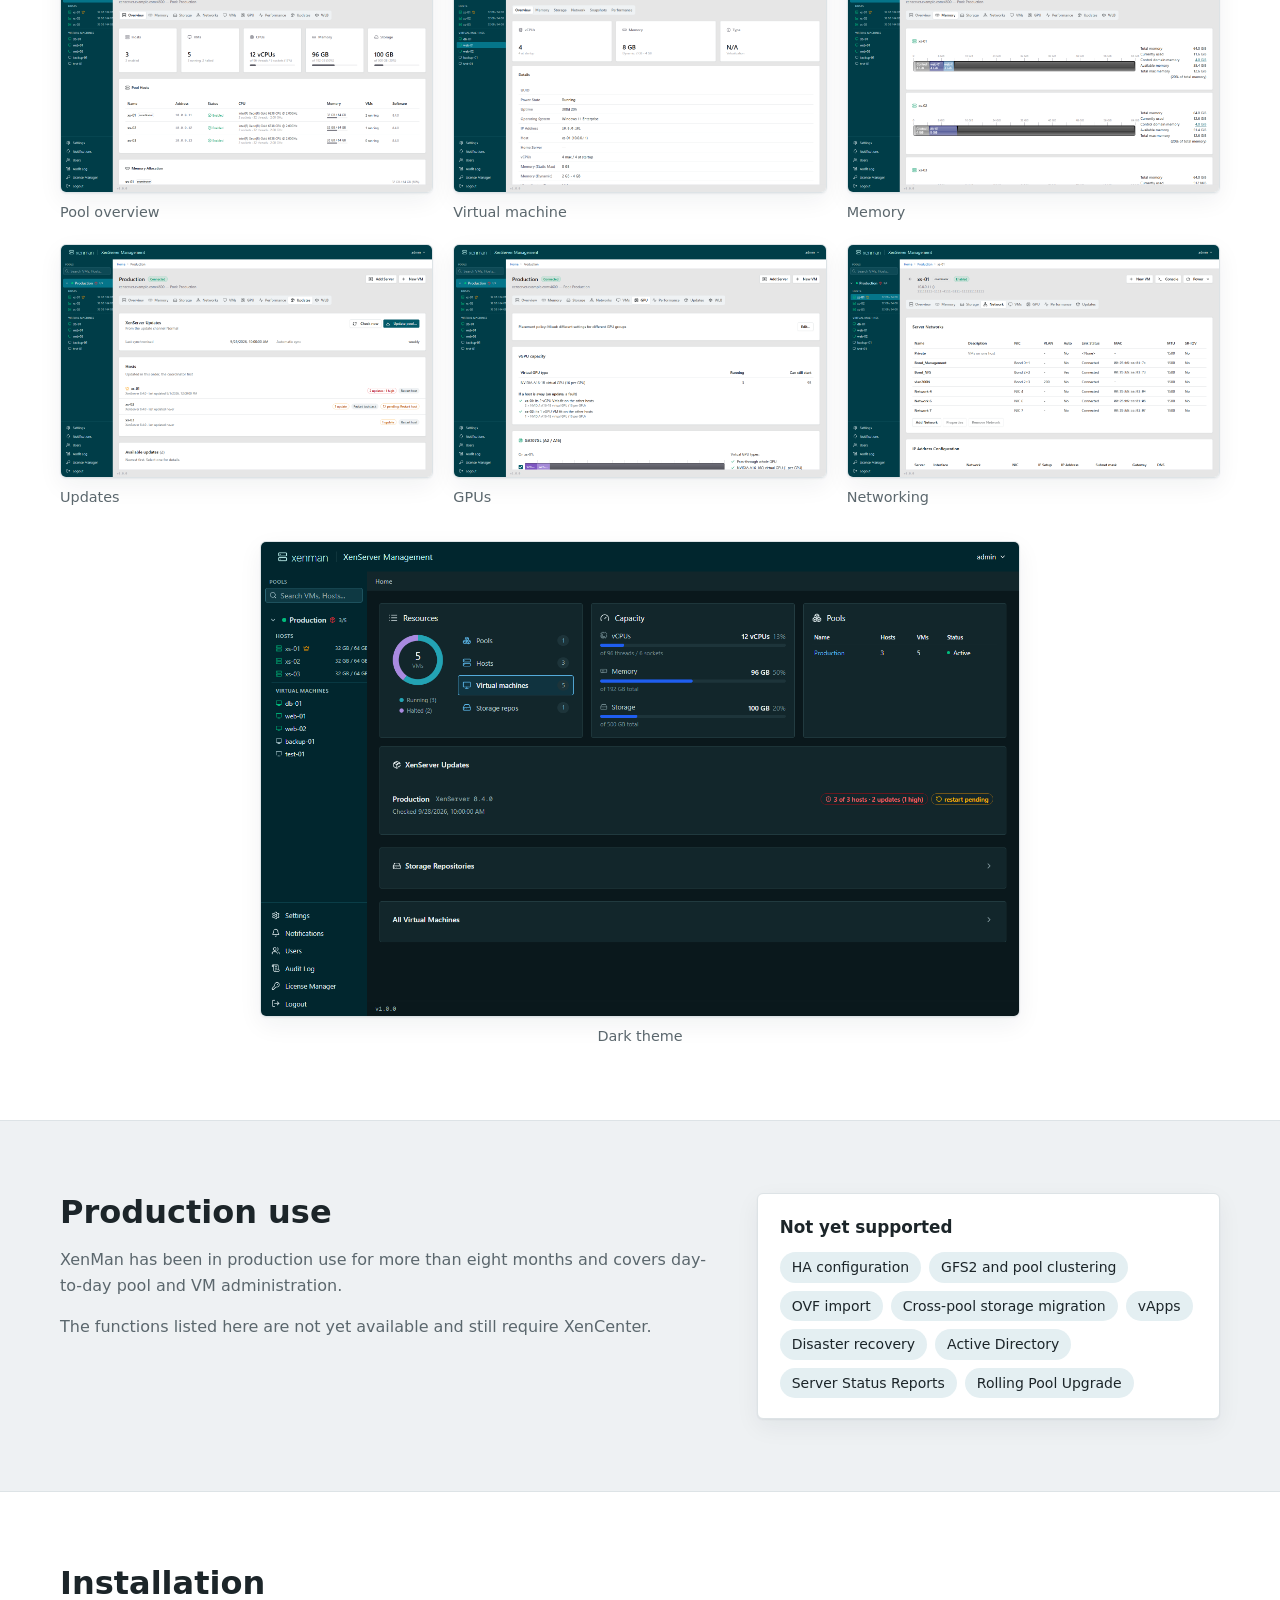
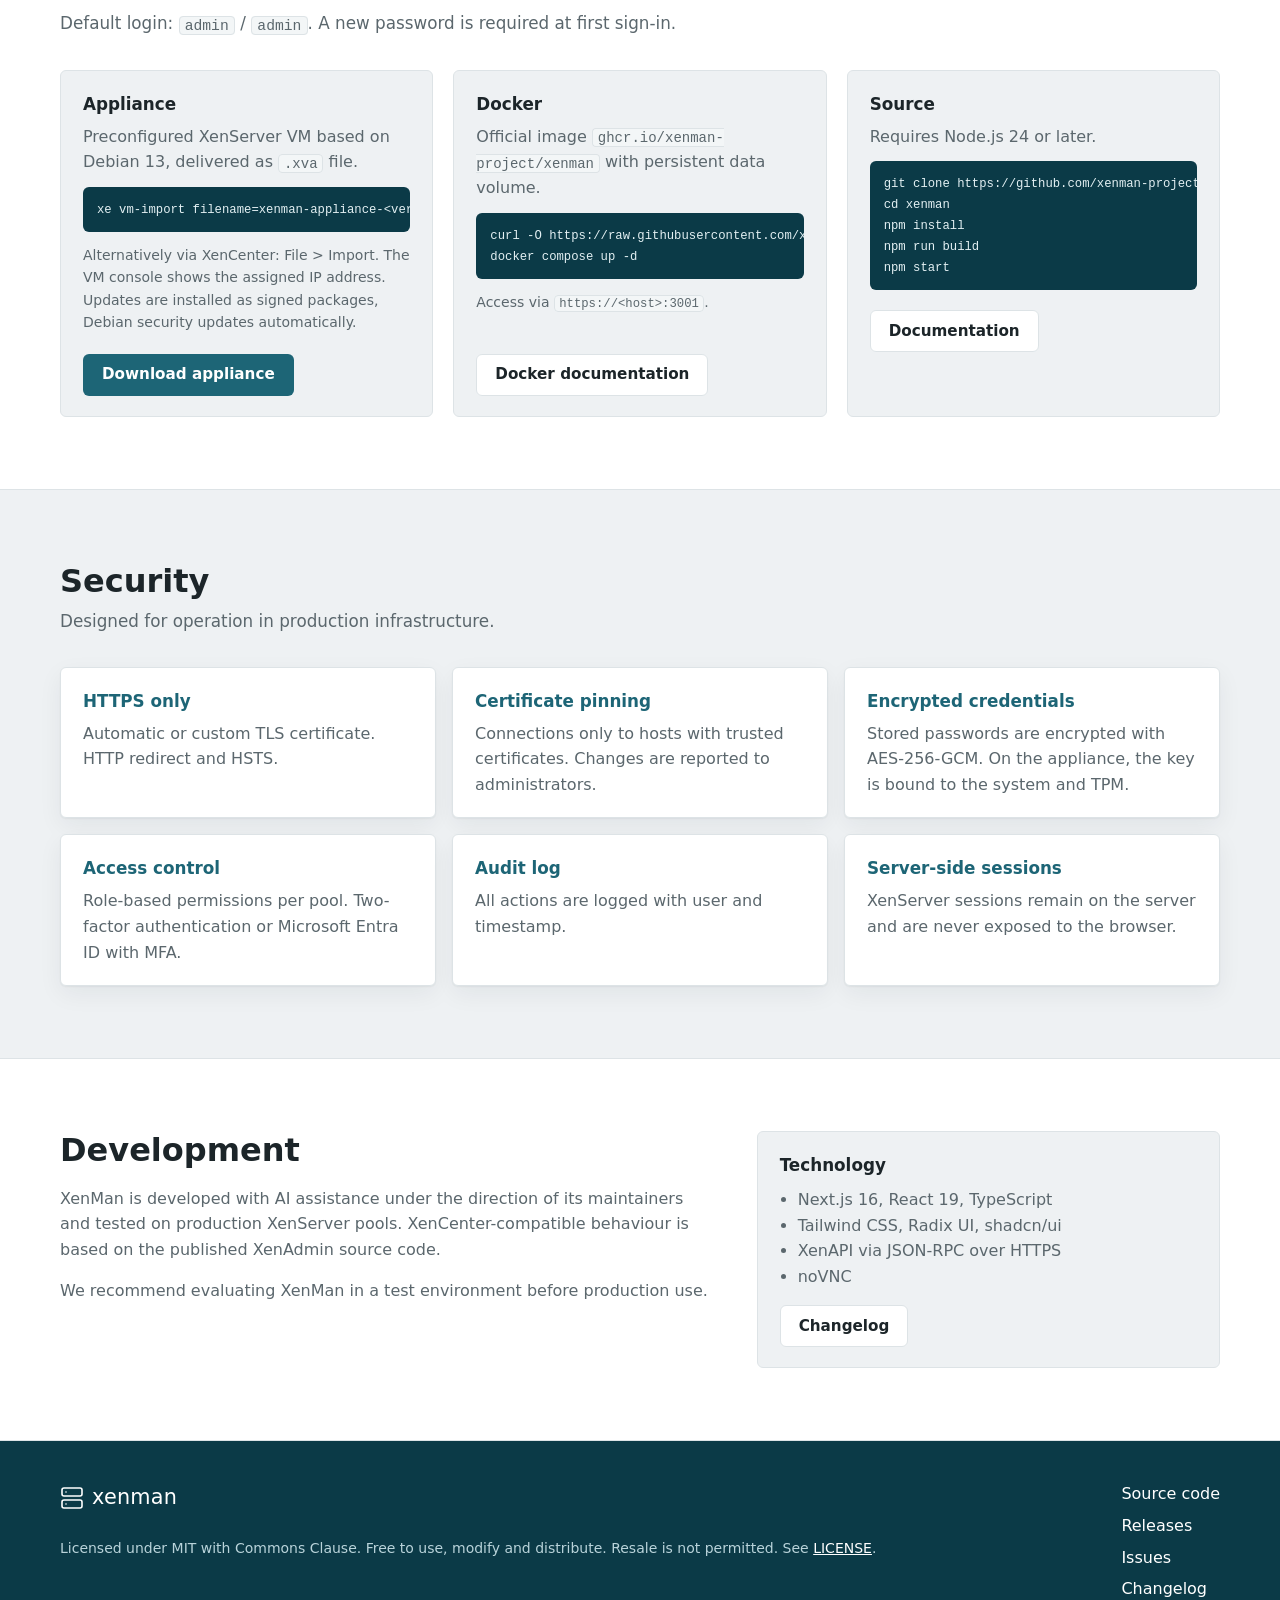
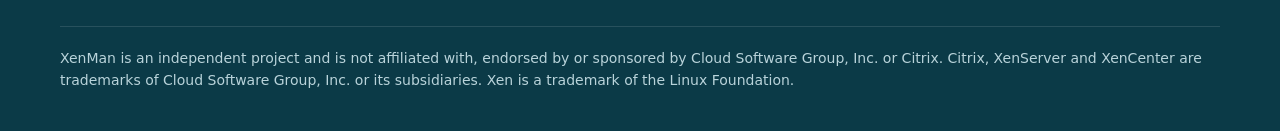
==== commit 68444018: "Rewrite website copy in a concise, professional tone Co-Authored-By: Claude Opus 5.5 <noreply@anthro" ====
--- a/index.html
+++ b/index.html
@@ -3,10 +3,10 @@
 <head>
   <meta charset="utf-8">
   <meta name="viewport" content="width=device-width, initial-scale=1">
-  <title>XenMan – XenServer management in the browser</title>
-  <meta name="description" content="XenMan is a modern web interface for XenServer and XCP-ng: pools, hosts, VMs, consoles, storage, networking, GPUs and updates – right in the browser.">
-  <meta property="og:title" content="XenMan – XenServer management in the browser">
-  <meta property="og:description" content="A modern web interface for XenServer and XCP-ng pools, hosts and VMs.">
+  <title>XenMan | Web-based management for XenServer and XCP-ng</title>
+  <meta name="description" content="XenMan is a web-based management console for XenServer and XCP-ng. Manage pools, hosts and virtual machines from any browser.">
+  <meta property="og:title" content="XenMan | Web-based management for XenServer and XCP-ng">
+  <meta property="og:description" content="Manage XenServer and XCP-ng pools, hosts and virtual machines from any browser.">
   <meta property="og:image" content="https://xenman-project.github.io/img/dashboard.png">
   <meta property="og:type" content="website">
   <meta name="theme-color" content="#0b3a47">
@@ -23,7 +23,7 @@
       <nav class="nav" aria-label="Sections">
         <a href="#features">Features</a>
         <a href="#screenshots">Screenshots</a>
-        <a href="#install">Install</a>
+        <a href="#install">Installation</a>
         <a href="#security">Security</a>
         <a class="nav-github" href="https://github.com/xenman-project/xenman">GitHub</a>
       </nav>
@@ -34,65 +34,65 @@
     <section class="hero">
       <div class="wrap hero-inner">
         <div class="hero-text">
-          <p class="eyebrow">For XenServer &amp; XCP-ng</p>
-          <h1>XenServer management, right in your browser</h1>
-          <p class="lead">XenMan manages pools, hosts and virtual machines from any browser – with consoles, storage, networking, GPUs and host updates. Many workflows follow XenCenter's, so it feels familiar from the first click.</p>
+          <p class="eyebrow">XenServer · XCP-ng</p>
+          <h1>Web-based management for XenServer</h1>
+          <p class="lead">Manage pools, hosts and virtual machines from any browser. Familiar XenCenter workflows, no Windows client required.</p>
           <div class="cta">
             <a class="button primary" id="download-stable" href="https://github.com/xenman-project/xenman/releases/latest">Download latest release</a>
             <a class="button secondary" href="#install">Installation</a>
           </div>
           <p class="rc" id="download-rc" hidden>
             <a class="button rc-button" href="https://github.com/xenman-project/xenman/releases"><span class="rc-tag">Preview</span> <span id="download-rc-label">Release candidate</span></a>
-            <span class="rc-note">The next version early – best on a test pool.</span>
+            <span class="rc-note">For test environments only.</span>
           </p>
-          <p class="hero-note">Runs as a Docker container or as a ready-to-import XenServer appliance.</p>
+          <p class="hero-note">Available as Docker container and XenServer appliance.</p>
         </div>
         <figure class="hero-shot">
-          <img src="img/dashboard.png" width="1440" height="900" alt="XenMan start page with resources, capacity, pools and XenServer updates">
+          <img src="img/dashboard.png" width="1440" height="900" alt="XenMan dashboard with resources, capacity, pools and XenServer updates">
         </figure>
       </div>
     </section>
 
     <section id="features" class="section">
       <div class="wrap">
-        <h2>Everything for everyday administration</h2>
-        <p class="section-lead">From a single VM to several pools across sites – the tasks you do every day, without a Windows client.</p>
+        <h2>Features</h2>
+        <p class="section-lead">Day-to-day administration for single hosts and multi-site pool environments.</p>
         <div class="features">
           <article class="feature">
-            <h3>Pools &amp; hosts</h3>
-            <p>Several pools at once, maintenance mode, a new pool coordinator, adding and removing servers, control domain memory and certificate pinning.</p>
+            <h3>Pools and hosts</h3>
+            <p>Multiple pools, maintenance mode, coordinator changes, host membership and certificate pinning.</p>
           </article>
           <article class="feature">
             <h3>Virtual machines</h3>
-            <p>Create, import (XVA), start, stop, migrate, copy and delete. Templates from VMs and snapshots; edit CPU, memory, disks, network and boot settings.</p>
-          </article>
-          <article class="feature">
-            <h3>Console in the browser</h3>
-            <p>VNC right in the browser with keyboard macros and clipboard paste. RDP files for Windows VMs with one click.</p>
-          </article>
-          <article class="feature">
-            <h3>Storage &amp; networking</h3>
-            <p>Create and repair SRs, scan iSCSI targets for IQNs and LUNs, reclaim space. Networks, bonds, VLANs and the management interface.</p>
+            <p>Create, import, migrate, copy and delete VMs. Templates, snapshots and full hardware configuration.</p>
+          </article>
+          <article class="feature">
+            <h3>Browser console</h3>
+            <p>Integrated VNC console with keyboard macros and clipboard support. RDP file download.</p>
+          </article>
+          <article class="feature">
+            <h3>Storage and networking</h3>
+            <p>SR management including iSCSI discovery and space reclamation. Networks, bonds and VLANs.</p>
           </article>
           <article class="feature">
             <h3>Host updates</h3>
-            <p>Updates host by host: VMs moved away and back, restarts when XenServer asks, Workload Balancing paused meanwhile – and a mail when it's done.</p>
-          </article>
-          <article class="feature">
-            <h3>GPUs &amp; PVS-Accelerator</h3>
-            <p>Physical GPUs and vGPUs, placement policy and allowed types. Read caching for VMs streamed by Citrix Provisioning.</p>
+            <p>Rolling updates with automatic VM evacuation, required restarts and e-mail notification.</p>
+          </article>
+          <article class="feature">
+            <h3>GPU and PVS-Accelerator</h3>
+            <p>Physical GPUs and vGPUs, placement policies and PVS read caching.</p>
           </article>
           <article class="feature">
             <h3>Multi-site</h3>
-            <p>Pools at other sites behind NAT or a firewall's virtual IP – consoles and performance graphs keep working there too.</p>
+            <p>Pools behind NAT or firewalls, including consoles and performance data.</p>
           </article>
           <article class="feature">
             <h3>Monitoring</h3>
-            <p>Performance graphs, alerts, events and an audit log of who did what. Syslog forwarding to your log server.</p>
-          </article>
-          <article class="feature">
-            <h3>Users &amp; roles</h3>
-            <p>Admin, Operator and Viewer roles, invitations by mail, two-factor sign-in and sign-in with Microsoft Entra ID.</p>
+            <p>Performance graphs, alerts, events, audit log and syslog forwarding.</p>
+          </article>
+          <article class="feature">
+            <h3>Users and roles</h3>
+            <p>Admin, Operator and Viewer roles. Two-factor authentication and Microsoft Entra ID.</p>
           </article>
         </div>
       </div>
@@ -100,18 +100,18 @@
 
     <section id="screenshots" class="section alt">
       <div class="wrap">
-        <h2>A look inside</h2>
-        <p class="section-lead">Familiar from XenCenter, at home in the browser – in light and dark.</p>
+        <h2>Screenshots</h2>
+        <p class="section-lead">Available in light and dark theme.</p>
         <div class="gallery">
           <figure><a href="img/pool.png"><img src="img/pool.png" width="1440" height="900" loading="lazy" alt="Pool overview with hosts and VMs"></a><figcaption>Pool overview</figcaption></figure>
-          <figure><a href="img/vm.png"><img src="img/vm.png" width="1440" height="900" loading="lazy" alt="Details of a virtual machine"></a><figcaption>A virtual machine</figcaption></figure>
-          <figure><a href="img/pool-memory.png"><img src="img/pool-memory.png" width="1440" height="900" loading="lazy" alt="Memory tab as in XenCenter"></a><figcaption>Memory, as in XenCenter</figcaption></figure>
-          <figure><a href="img/pool-updates.png"><img src="img/pool-updates.png" width="1440" height="900" loading="lazy" alt="XenServer updates per host"></a><figcaption>XenServer updates</figcaption></figure>
-          <figure><a href="img/pool-gpu.png"><img src="img/pool-gpu.png" width="1440" height="900" loading="lazy" alt="GPUs and vGPU capacity"></a><figcaption>GPUs and vGPU capacity</figcaption></figure>
-          <figure><a href="img/host-network.png"><img src="img/host-network.png" width="1440" height="900" loading="lazy" alt="Host networking with bonds and VLANs"></a><figcaption>Host networking</figcaption></figure>
+          <figure><a href="img/vm.png"><img src="img/vm.png" width="1440" height="900" loading="lazy" alt="Virtual machine details"></a><figcaption>Virtual machine</figcaption></figure>
+          <figure><a href="img/pool-memory.png"><img src="img/pool-memory.png" width="1440" height="900" loading="lazy" alt="Pool memory overview"></a><figcaption>Memory</figcaption></figure>
+          <figure><a href="img/pool-updates.png"><img src="img/pool-updates.png" width="1440" height="900" loading="lazy" alt="XenServer updates per host"></a><figcaption>Updates</figcaption></figure>
+          <figure><a href="img/pool-gpu.png"><img src="img/pool-gpu.png" width="1440" height="900" loading="lazy" alt="GPUs and vGPU capacity"></a><figcaption>GPUs</figcaption></figure>
+          <figure><a href="img/host-network.png"><img src="img/host-network.png" width="1440" height="900" loading="lazy" alt="Host networking with bonds and VLANs"></a><figcaption>Networking</figcaption></figure>
         </div>
         <figure class="dark-shot">
-          <a href="img/dark-dashboard.png"><img src="img/dark-dashboard.png" width="1440" height="900" loading="lazy" alt="XenMan start page in the dark theme"></a>
+          <a href="img/dark-dashboard.png"><img src="img/dark-dashboard.png" width="1440" height="900" loading="lazy" alt="XenMan dashboard in the dark theme"></a>
           <figcaption>Dark theme</figcaption>
         </figure>
       </div>
@@ -120,15 +120,15 @@
     <section class="section">
       <div class="wrap split">
         <div>
-          <h2>Is it production-ready?</h2>
-          <p>Yes. The core of XenMan has been running in a real production environment for over eight months. New features keep coming, but the foundation is stable.</p>
-          <p>XenMan focuses on everyday pool and VM administration. A few specialised tasks are not included yet – keep XenCenter at hand for those.</p>
+          <h2>Production use</h2>
+          <p>XenMan has been in production use for more than eight months and covers day-to-day pool and VM administration.</p>
+          <p>The functions listed here are not yet available and still require XenCenter.</p>
         </div>
         <div class="card">
-          <h3>Not yet included</h3>
+          <h3>Not yet supported</h3>
           <ul class="tags">
             <li>HA configuration</li>
-            <li>GFS2 &amp; pool clustering</li>
+            <li>GFS2 and pool clustering</li>
             <li>OVF import</li>
             <li>Cross-pool storage migration</li>
             <li>vApps</li>
@@ -143,33 +143,33 @@
 
     <section id="install" class="section alt">
       <div class="wrap">
-        <h2>Get started in minutes</h2>
-        <p class="section-lead">Pick what fits your environment. Sign in with <code>admin</code> / <code>admin</code> – XenMan asks for a new password first.</p>
+        <h2>Installation</h2>
+        <p class="section-lead">Default login: <code>admin</code> / <code>admin</code>. A new password is required at first sign-in.</p>
         <div class="install">
           <article class="card">
             <h3>Appliance</h3>
-            <p>A ready-to-import XenServer VM: Debian 13 with XenMan, as a single <code>.xva</code> file from the releases.</p>
+            <p>Preconfigured XenServer VM based on Debian 13, delivered as <code>.xva</code> file.</p>
             <pre><code>xe vm-import filename=xenman-appliance-&lt;version&gt;.xva</code></pre>
-            <p class="small">Or in XenCenter under <em>File → Import</em>. Start the VM; its console shows the address. Updates come as signed packages, Debian security updates install on their own.</p>
+            <p class="small">Alternatively via XenCenter: File &gt; Import. The VM console shows the assigned IP address. Updates are installed as signed packages, Debian security updates automatically.</p>
             <a class="button primary" href="https://github.com/xenman-project/xenman/releases/latest">Download appliance</a>
           </article>
           <article class="card">
             <h3>Docker</h3>
-            <p>Runs the published image <code>ghcr.io/xenman-project/xenman</code>, data stays in a volume.</p>
+            <p>Official image <code>ghcr.io/xenman-project/xenman</code> with persistent data volume.</p>
             <pre><code>curl -O https://raw.githubusercontent.com/xenman-project/xenman/main/docker-compose.yml
 docker compose up -d</code></pre>
-            <p class="small">Then open <code>https://&lt;host&gt;:3001</code>. Port 3000 only redirects there.</p>
-            <a class="button secondary" href="https://github.com/xenman-project/xenman#docker">Docker details</a>
+            <p class="small">Access via <code>https://&lt;host&gt;:3001</code>.</p>
+            <a class="button secondary" href="https://github.com/xenman-project/xenman#docker">Docker documentation</a>
           </article>
           <article class="card">
-            <h3>From source</h3>
-            <p>Node.js 24 or newer and a XenServer or XCP-ng host.</p>
+            <h3>Source</h3>
+            <p>Requires Node.js 24 or later.</p>
             <pre><code>git clone https://github.com/xenman-project/xenman.git
 cd xenman
 npm install
 npm run build
 npm start</code></pre>
-            <a class="button secondary" href="https://github.com/xenman-project/xenman#getting-started">Read the README</a>
+            <a class="button secondary" href="https://github.com/xenman-project/xenman#getting-started">Documentation</a>
           </article>
         </div>
       </div>
@@ -177,32 +177,32 @@
 
     <section id="security" class="section">
       <div class="wrap">
-        <h2>Built for production infrastructure</h2>
-        <p class="section-lead">A tool that manages your hypervisors has to be careful. XenMan is.</p>
+        <h2>Security</h2>
+        <p class="section-lead">Designed for operation in production infrastructure.</p>
         <div class="features">
           <article class="feature">
             <h3>HTTPS only</h3>
-            <p>A certificate is created on first start, or bring your own. Plain HTTP redirects, responses carry HSTS.</p>
-          </article>
-          <article class="feature">
-            <h3>Pinned host certificates</h3>
-            <p>Like SSH host keys: XenMan only talks to hosts presenting a certificate the pool trusts – and tells admins when one changes.</p>
-          </article>
-          <article class="feature">
-            <h3>Encrypted secrets</h3>
-            <p>XenServer and mail passwords are stored AES-256-GCM encrypted. On the appliance the key is sealed to the machine (and its TPM).</p>
-          </article>
-          <article class="feature">
-            <h3>Roles &amp; two-factor sign-in</h3>
-            <p>Admin, Operator and Viewer, per pool. Authenticator apps, optionally required – or Microsoft Entra ID with its MFA.</p>
+            <p>Automatic or custom TLS certificate. HTTP redirect and HSTS.</p>
+          </article>
+          <article class="feature">
+            <h3>Certificate pinning</h3>
+            <p>Connections only to hosts with trusted certificates. Changes are reported to administrators.</p>
+          </article>
+          <article class="feature">
+            <h3>Encrypted credentials</h3>
+            <p>Stored passwords are encrypted with AES-256-GCM. On the appliance, the key is bound to the system and TPM.</p>
+          </article>
+          <article class="feature">
+            <h3>Access control</h3>
+            <p>Role-based permissions per pool. Two-factor authentication or Microsoft Entra ID with MFA.</p>
           </article>
           <article class="feature">
             <h3>Audit log</h3>
-            <p>Every action is recorded with its user, so you always know who did what, and when.</p>
-          </article>
-          <article class="feature">
-            <h3>Sessions stay on the server</h3>
-            <p>The browser never sees the pool's XenServer session – only a handle that works through XenMan.</p>
+            <p>All actions are logged with user and timestamp.</p>
+          </article>
+          <article class="feature">
+            <h3>Server-side sessions</h3>
+            <p>XenServer sessions remain on the server and are never exposed to the browser.</p>
           </article>
         </div>
       </div>
@@ -211,17 +211,17 @@
     <section class="section alt">
       <div class="wrap split">
         <div>
-          <h2>Built with AI</h2>
-          <p>XenMan is developed with an AI coding assistant: much of the code, the tests and the documentation were written by AI, directed by its maintainers and tested on real XenServer pools. Where XenMan behaves like XenCenter, that behaviour is taken from XenAdmin's published source rather than guessed.</p>
-          <p>As with any tool that manages production infrastructure, try it on a test pool first.</p>
+          <h2>Development</h2>
+          <p>XenMan is developed with AI assistance under the direction of its maintainers and tested on production XenServer pools. XenCenter-compatible behaviour is based on the published XenAdmin source code.</p>
+          <p>We recommend evaluating XenMan in a test environment before production use.</p>
         </div>
         <div class="card stack">
-          <h3>Under the hood</h3>
+          <h3>Technology</h3>
           <ul class="list">
             <li>Next.js 16, React 19, TypeScript</li>
             <li>Tailwind CSS, Radix UI, shadcn/ui</li>
             <li>XenAPI via JSON-RPC over HTTPS</li>
-            <li>noVNC for the console</li>
+            <li>noVNC</li>
           </ul>
           <a class="button secondary" href="https://github.com/xenman-project/xenman/blob/main/CHANGELOG.md">Changelog</a>
         </div>
@@ -236,7 +236,7 @@
           <svg class="logo" viewBox="0 0 24 24" aria-hidden="true"><rect x="2" y="2" width="20" height="8" rx="2"/><rect x="2" y="14" width="20" height="8" rx="2"/><line x1="6" y1="6" x2="6.01" y2="6"/><line x1="6" y1="18" x2="6.01" y2="18"/></svg>
           <span>xenman</span>
         </a>
-        <p class="small">Free to use under the MIT License with the Commons Clause: use, change and share it – just don't sell it. See <a href="https://github.com/xenman-project/xenman/blob/main/LICENSE">LICENSE</a>.</p>
+        <p class="small">Licensed under MIT with Commons Clause. Free to use, modify and distribute. Resale is not permitted. See <a href="https://github.com/xenman-project/xenman/blob/main/LICENSE">LICENSE</a>.</p>
       </div>
       <nav class="footer-links" aria-label="Project links">
         <a href="https://github.com/xenman-project/xenman">Source code</a>
@@ -244,7 +244,7 @@
         <a href="https://github.com/xenman-project/xenman/issues">Issues</a>
         <a href="https://github.com/xenman-project/xenman/blob/main/CHANGELOG.md">Changelog</a>
       </nav>
-      <p class="small trademark">XenMan is an independent project and not affiliated with, endorsed by or sponsored by Cloud Software Group, Inc. or Citrix. Citrix, XenServer and XenCenter are trademarks of Cloud Software Group, Inc. or its subsidiaries; Xen is a trademark of the Linux Foundation.</p>
+      <p class="small trademark">XenMan is an independent project and is not affiliated with, endorsed by or sponsored by Cloud Software Group, Inc. or Citrix. Citrix, XenServer and XenCenter are trademarks of Cloud Software Group, Inc. or its subsidiaries. Xen is a trademark of the Linux Foundation.</p>
     </div>
   </footer>
   <script src="releases.js" defer></script>
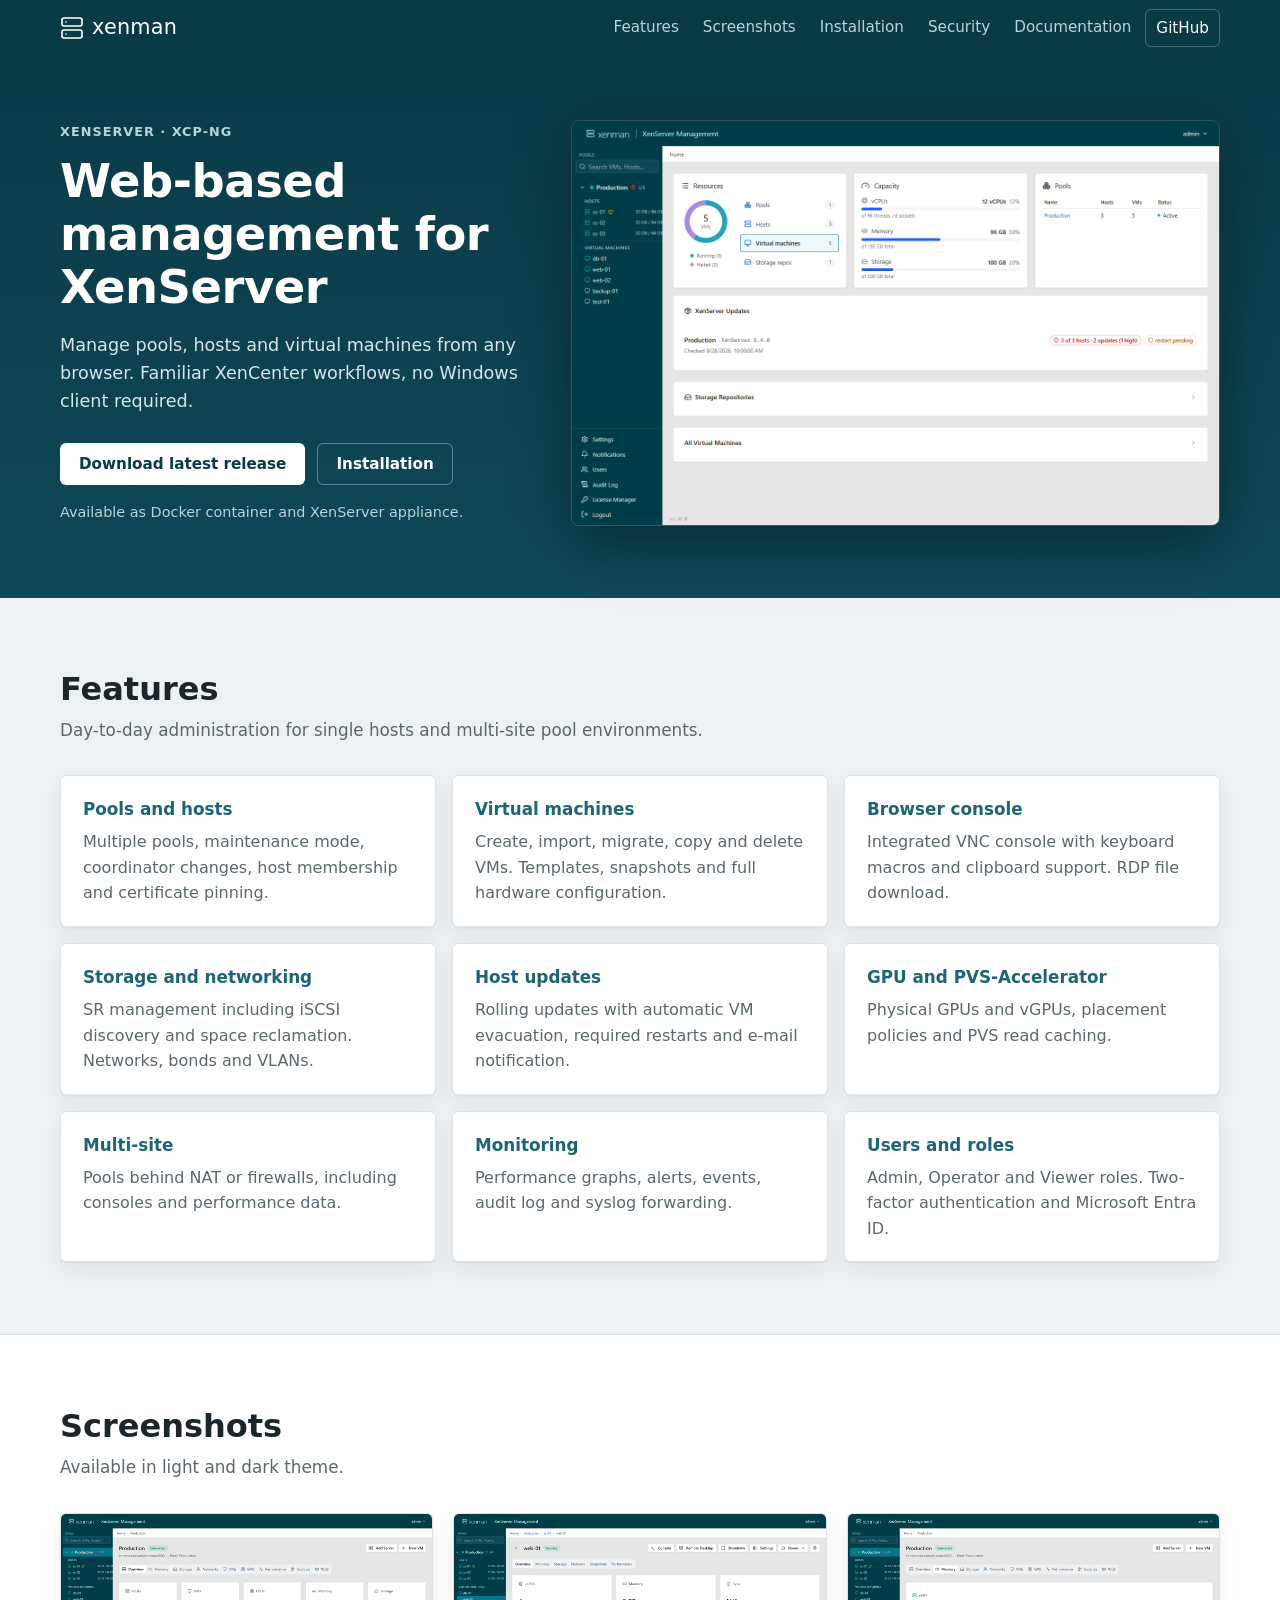
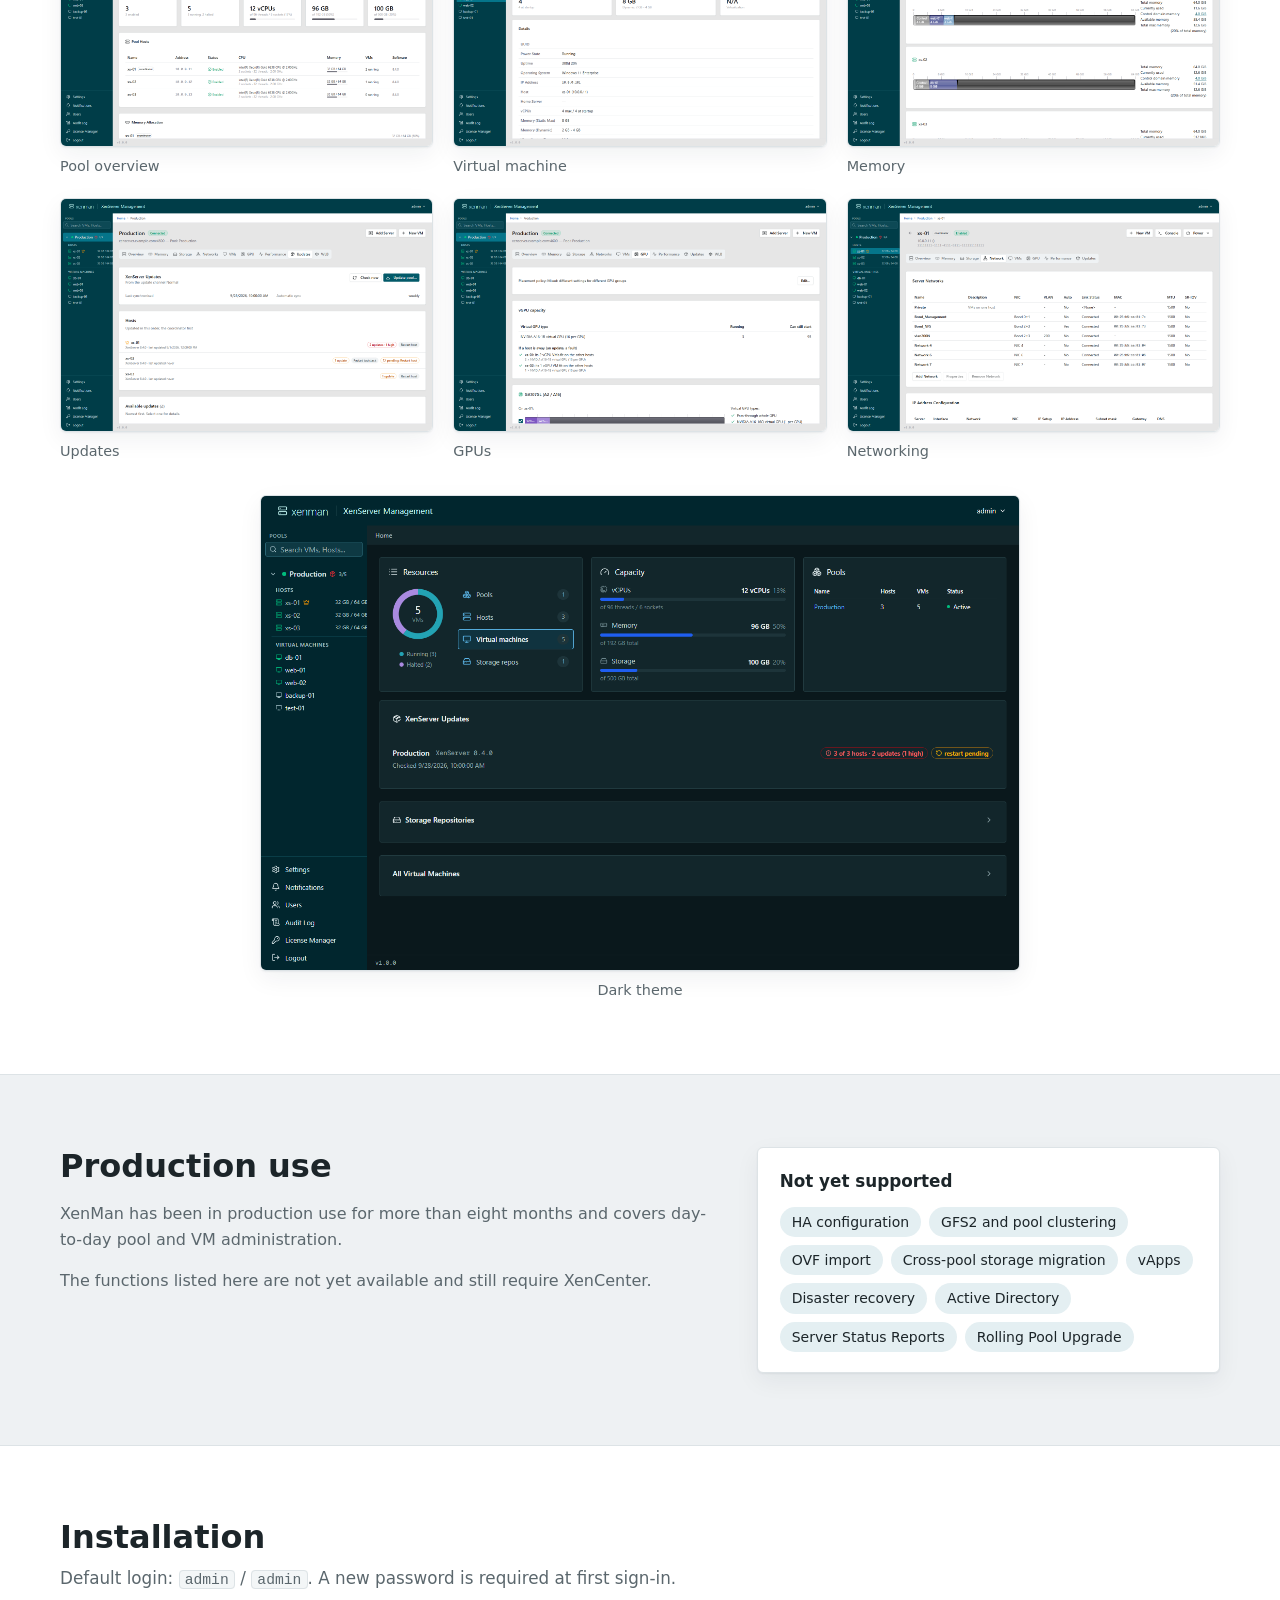
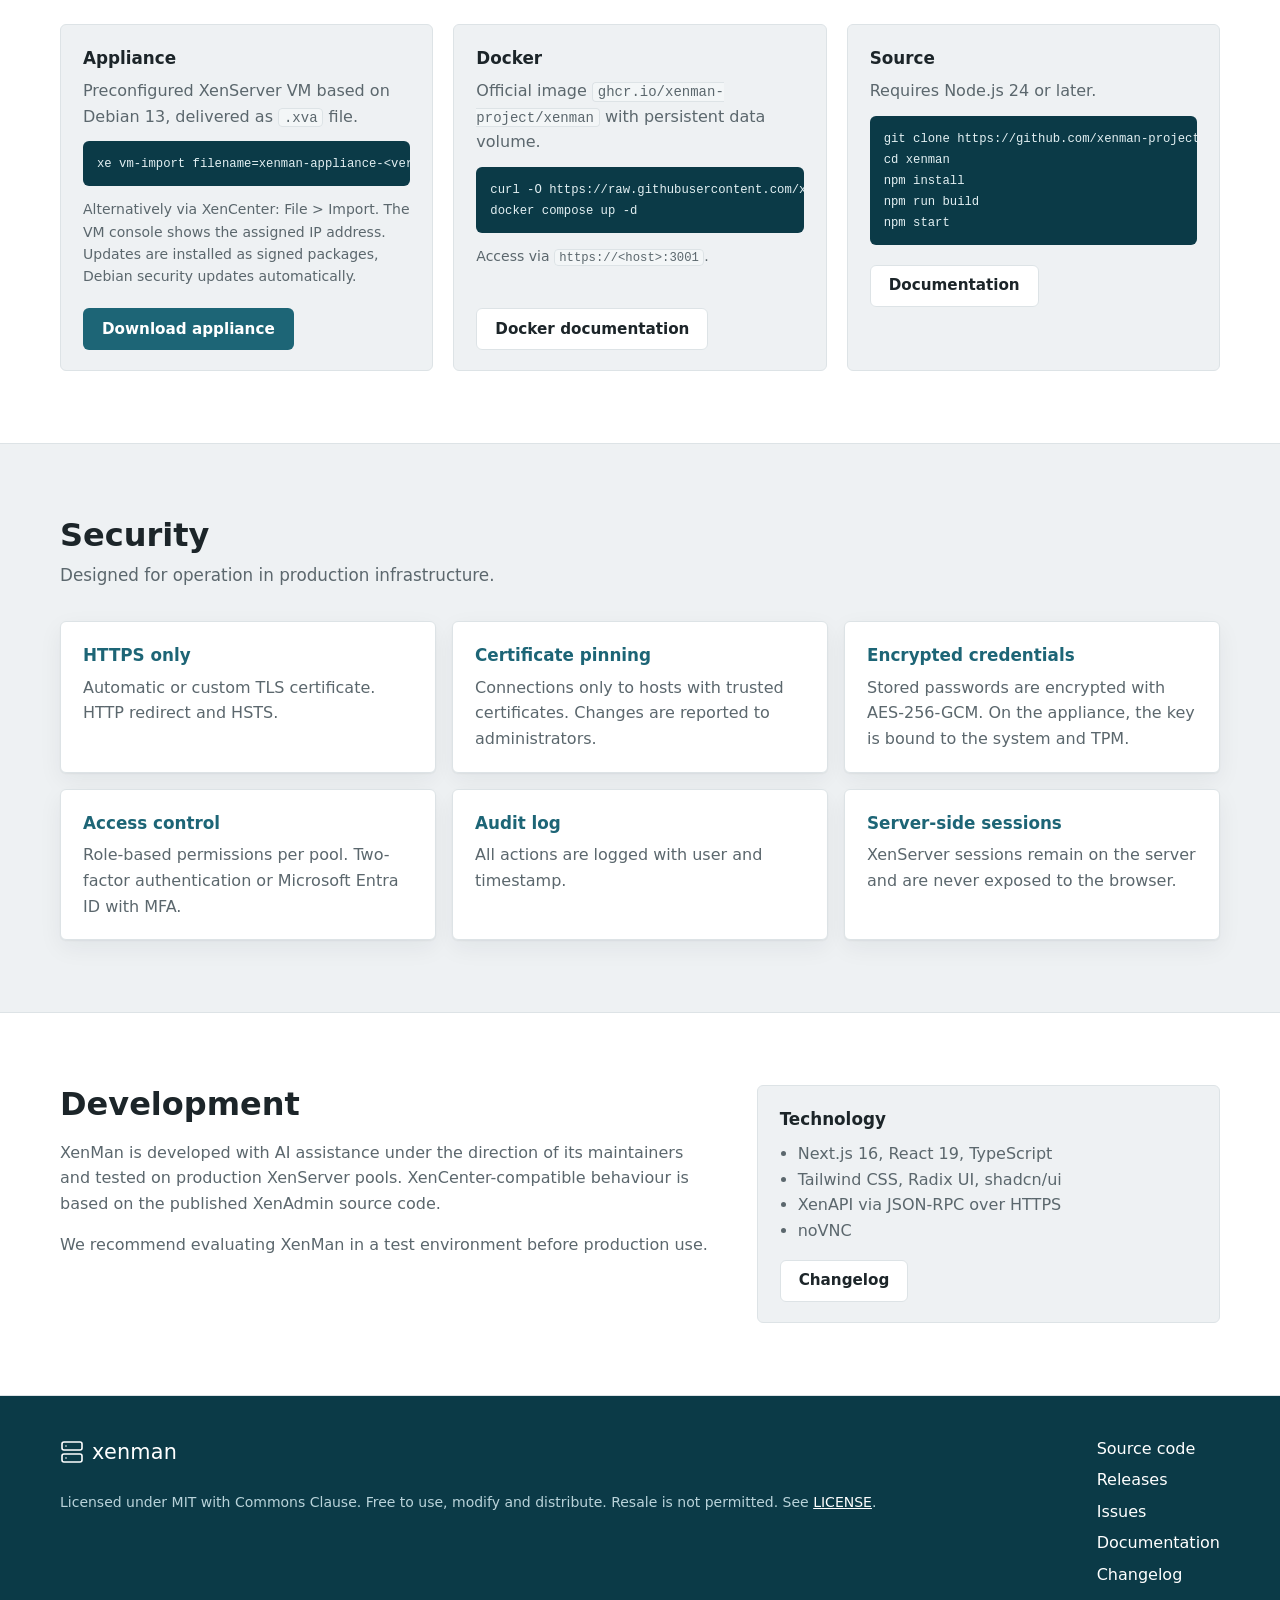
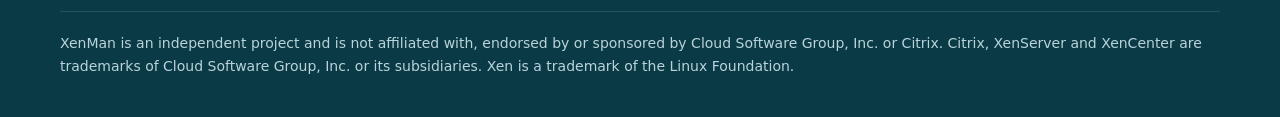
==== commit c5be6e5e: "Add documentation Ten pages under /docs: overview, what's new, system requirements, install, quick s" ====
--- a/index.html
+++ b/index.html
@@ -25,6 +25,7 @@
         <a href="#screenshots">Screenshots</a>
         <a href="#install">Installation</a>
         <a href="#security">Security</a>
+        <a href="docs/">Documentation</a>
         <a class="nav-github" href="https://github.com/xenman-project/xenman">GitHub</a>
       </nav>
     </div>
@@ -242,6 +243,7 @@
         <a href="https://github.com/xenman-project/xenman">Source code</a>
         <a href="https://github.com/xenman-project/xenman/releases">Releases</a>
         <a href="https://github.com/xenman-project/xenman/issues">Issues</a>
+        <a href="docs/">Documentation</a>
         <a href="https://github.com/xenman-project/xenman/blob/main/CHANGELOG.md">Changelog</a>
       </nav>
       <p class="small trademark">XenMan is an independent project and is not affiliated with, endorsed by or sponsored by Cloud Software Group, Inc. or Citrix. Citrix, XenServer and XenCenter are trademarks of Cloud Software Group, Inc. or its subsidiaries. Xen is a trademark of the Linux Foundation.</p>
--- a/style.css
+++ b/style.css
@@ -174,6 +174,7 @@
 
 /* Release candidate */
 .rc { display: flex; align-items: center; gap: 12px; flex-wrap: wrap; margin: 14px 0 0; }
+.rc[hidden] { display: none; }
 
 .hero .button.rc-button {
   min-height: 36px;
